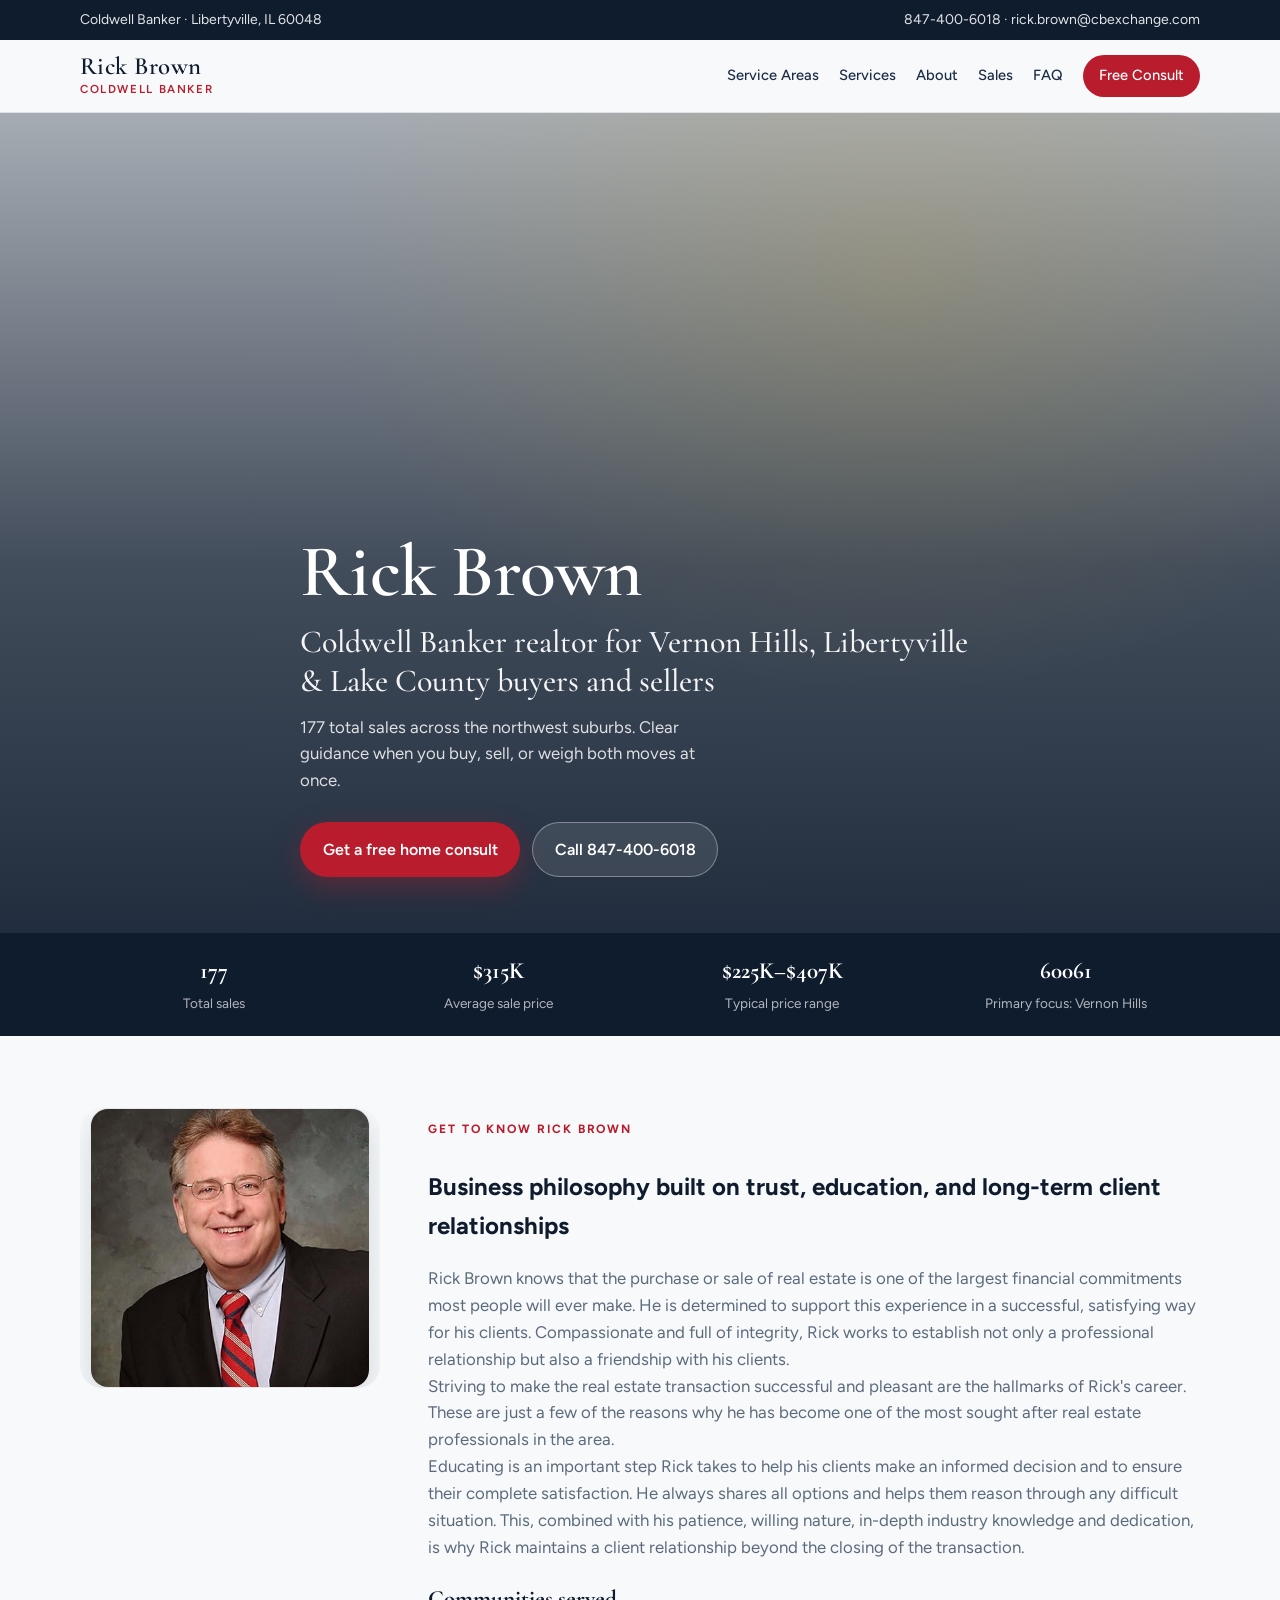
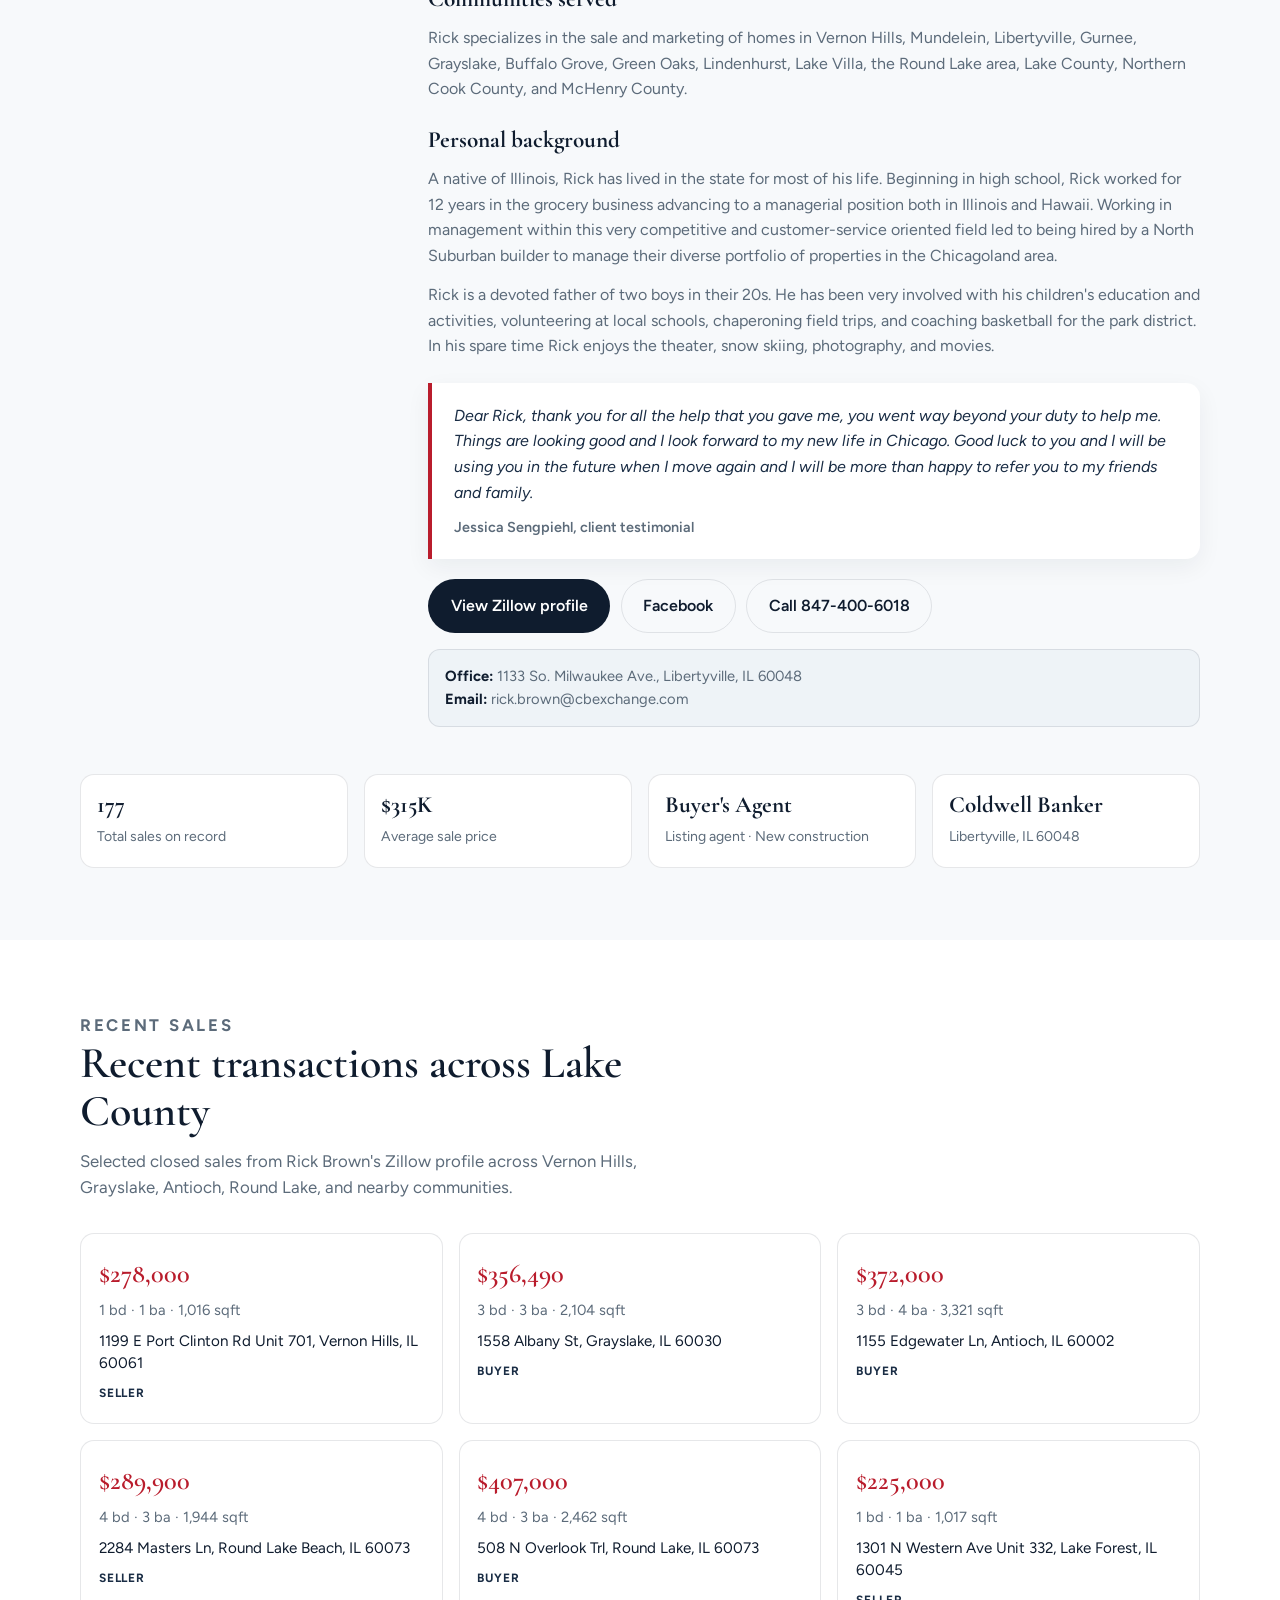
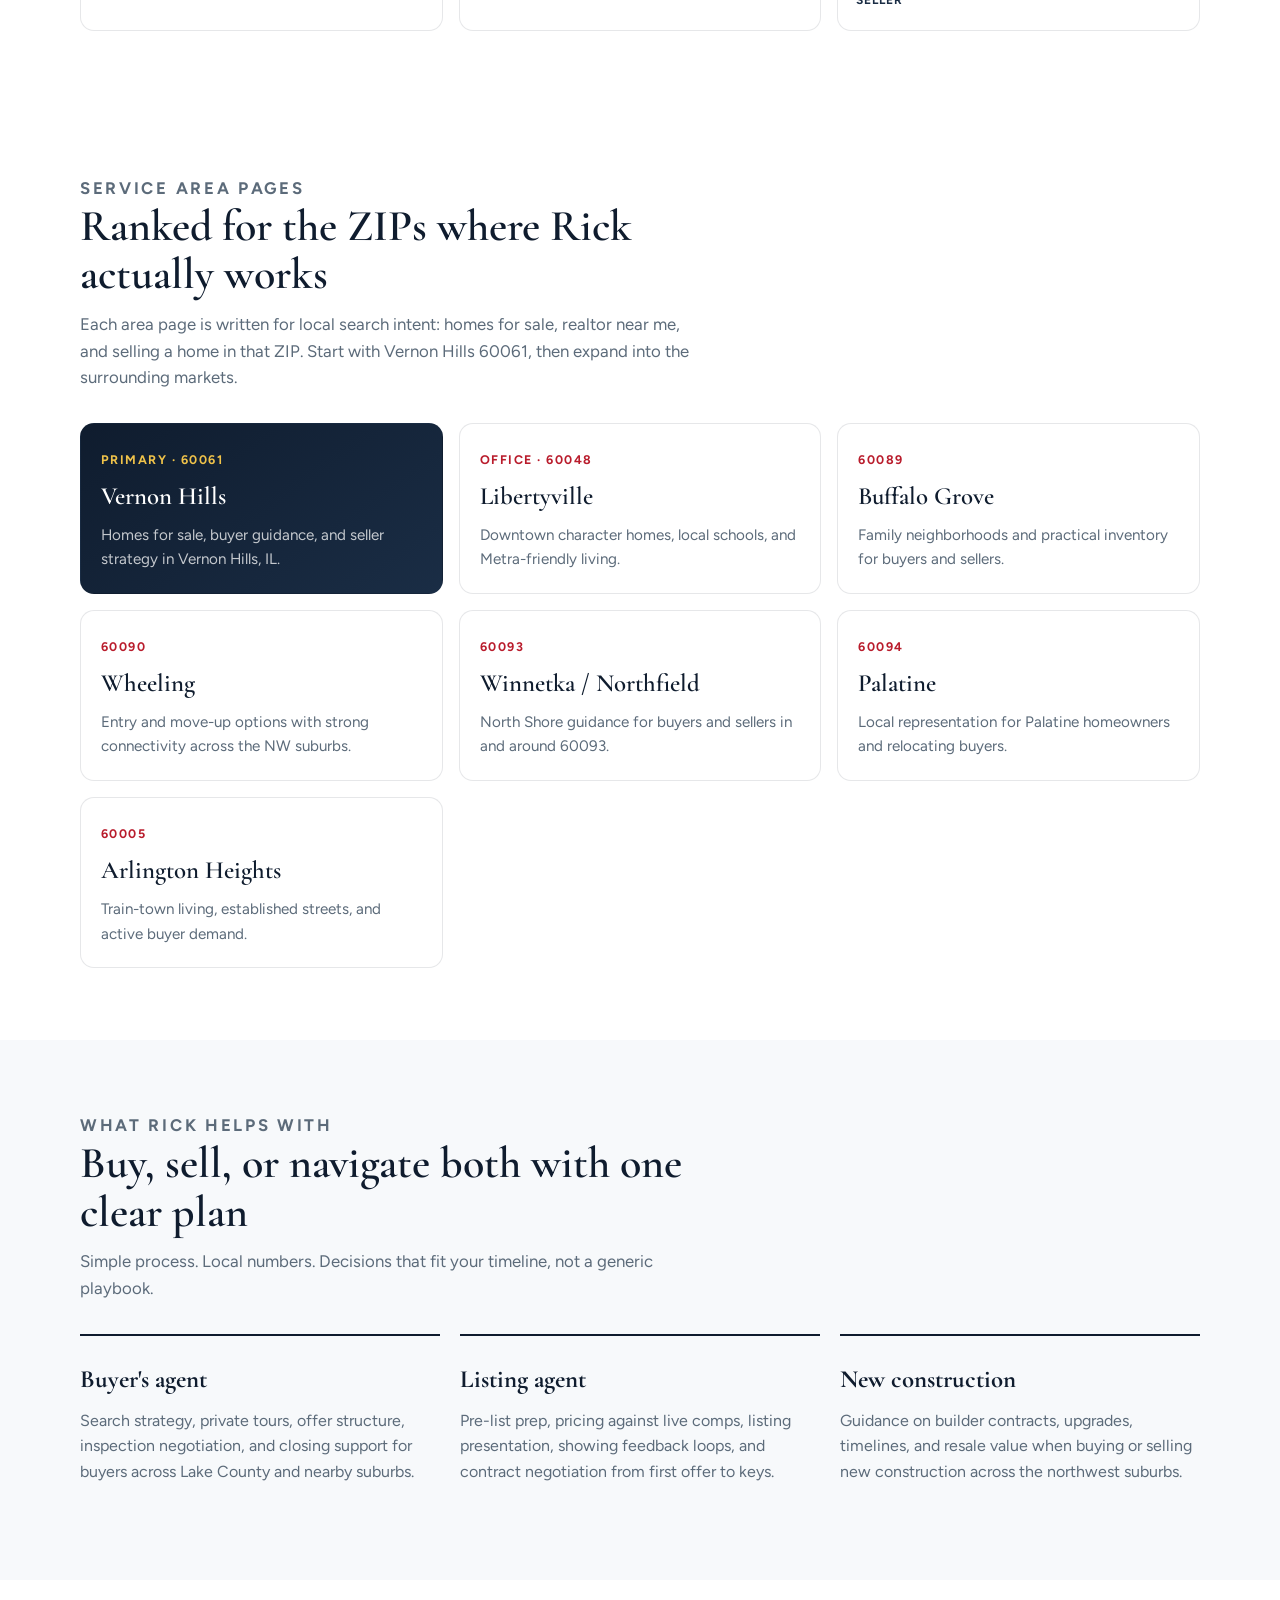
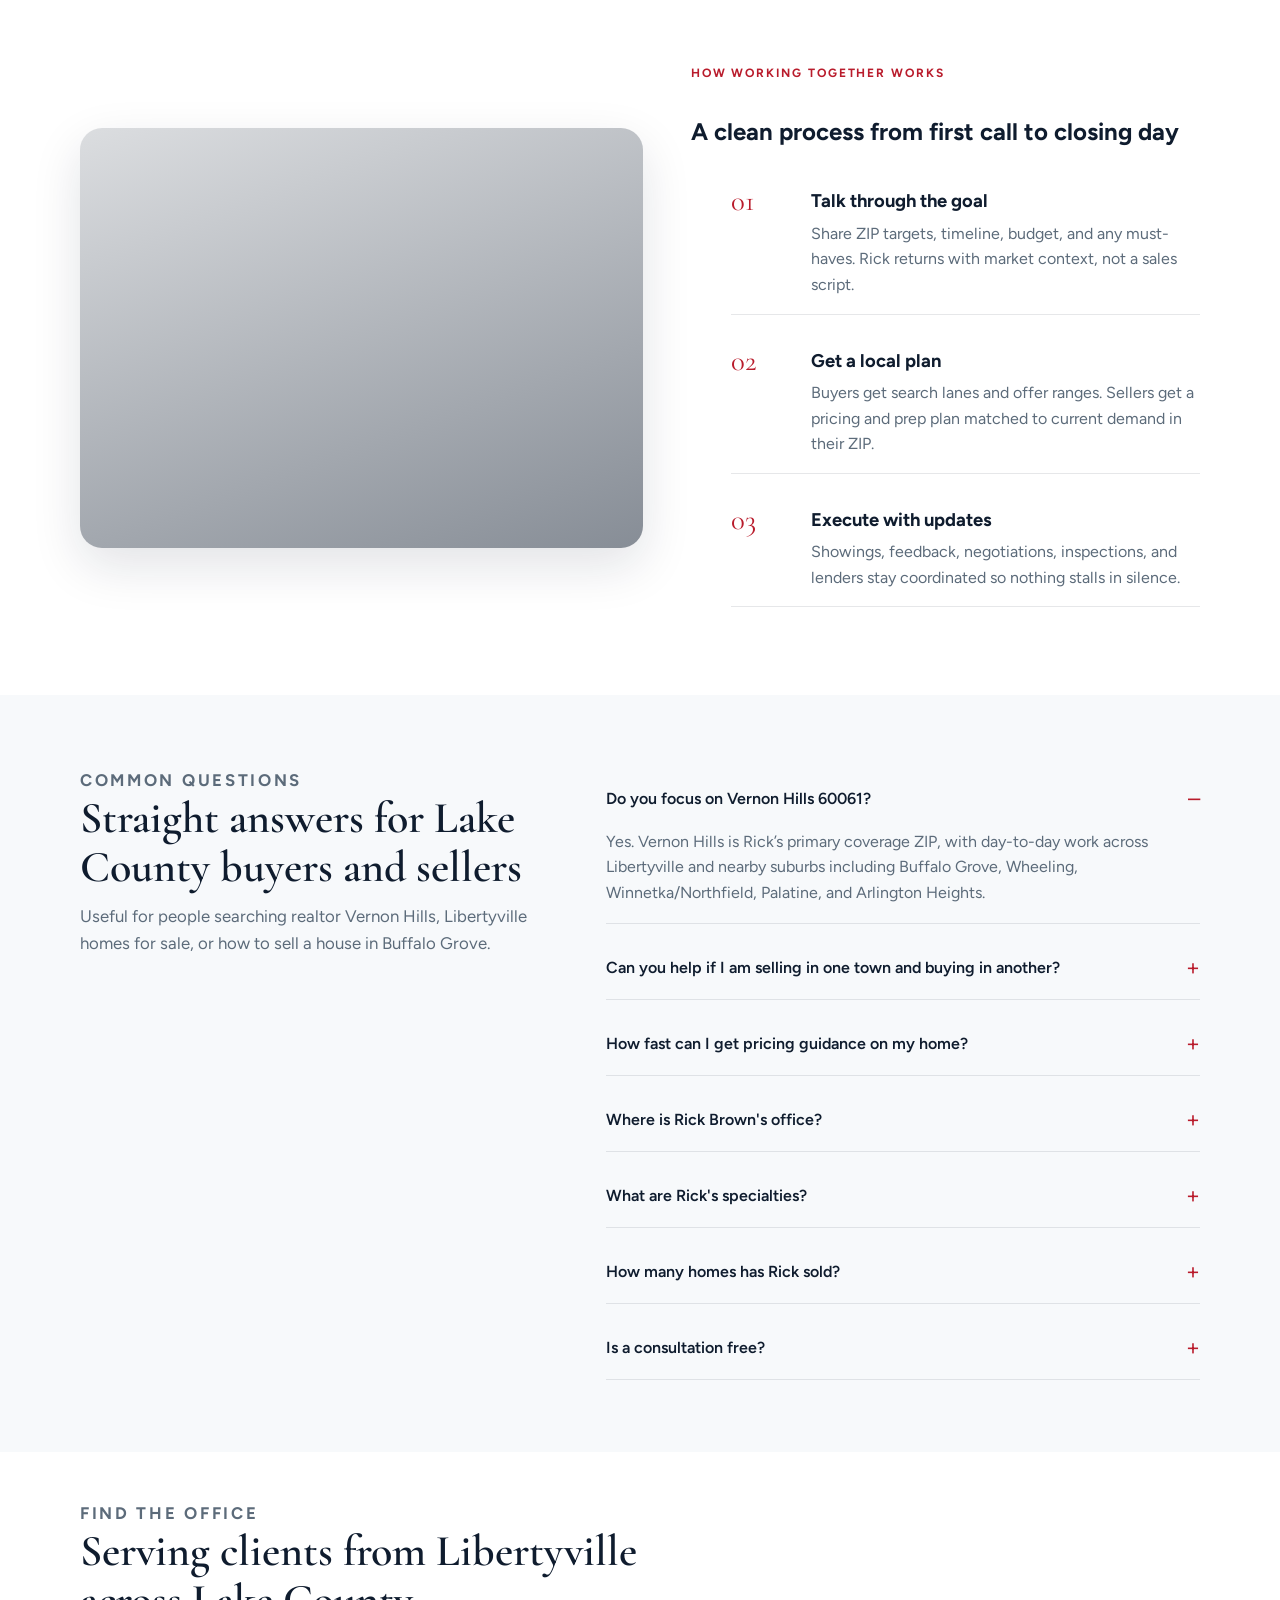
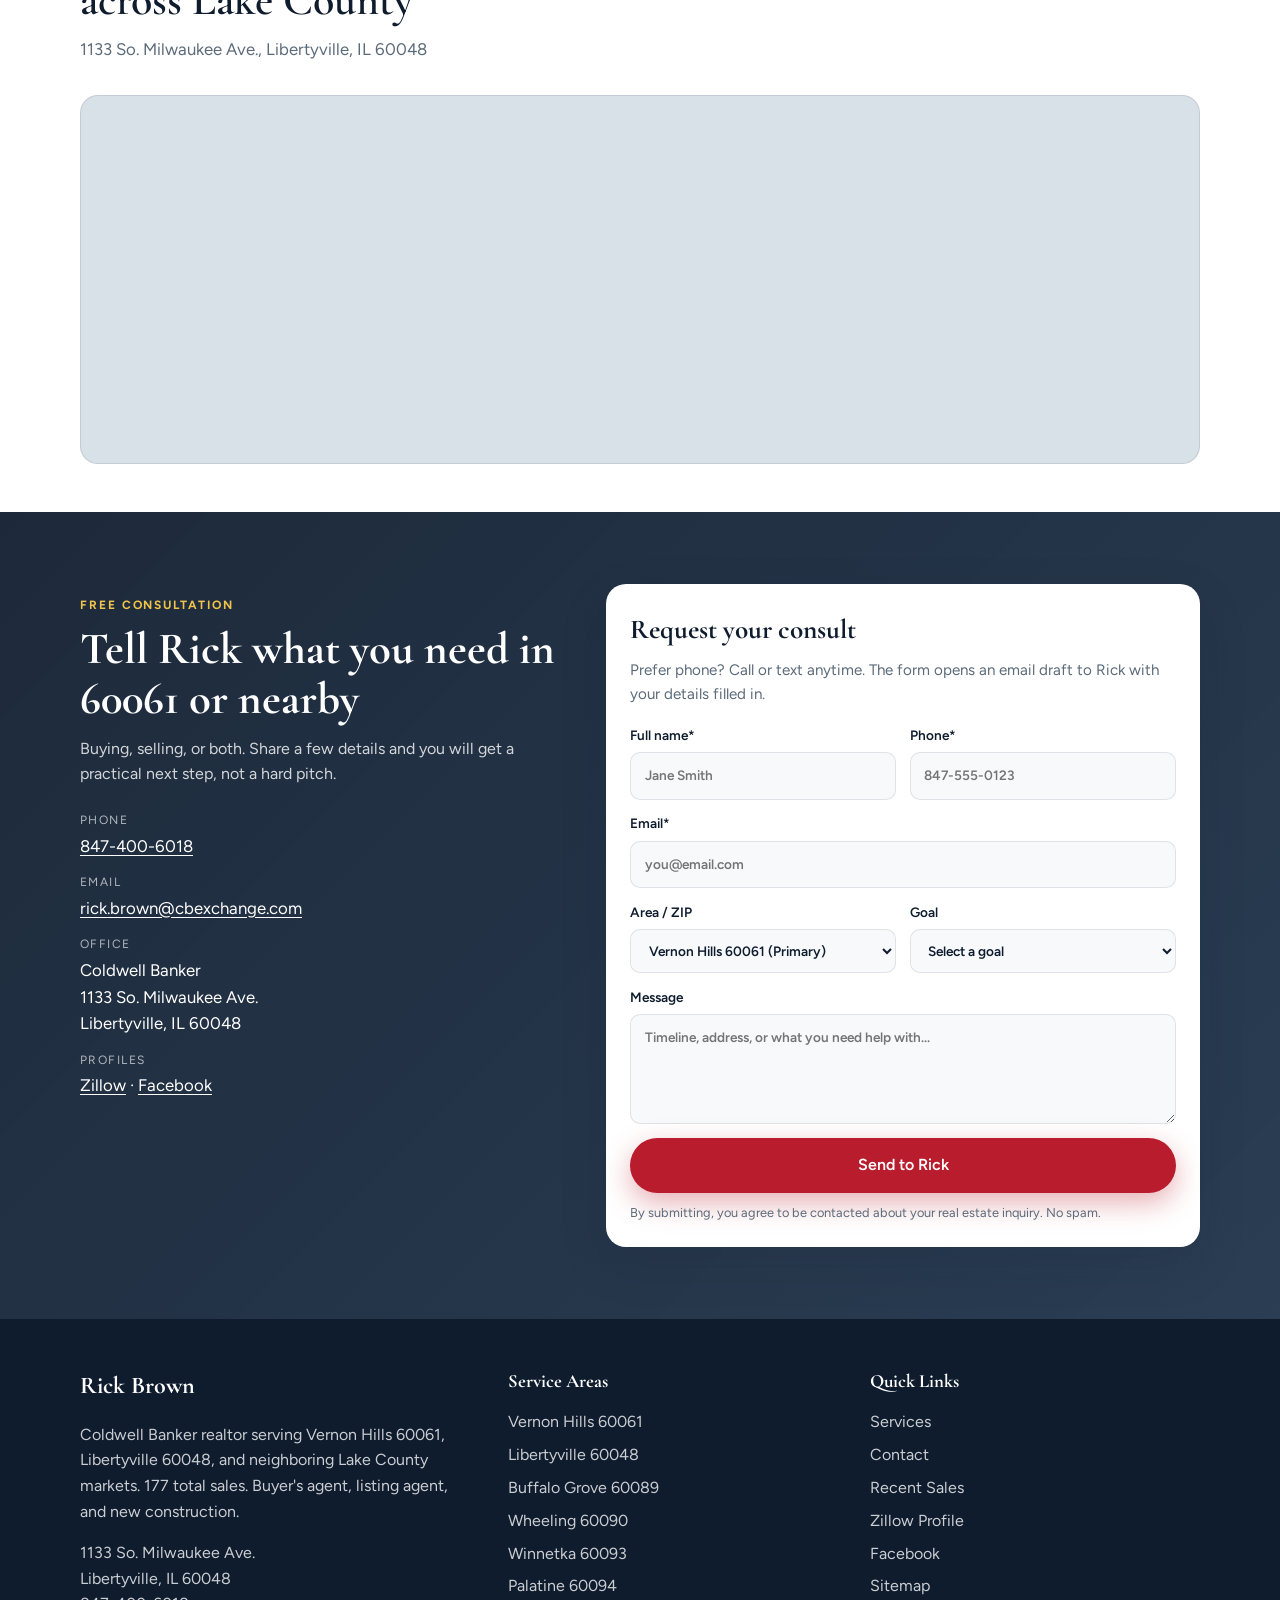
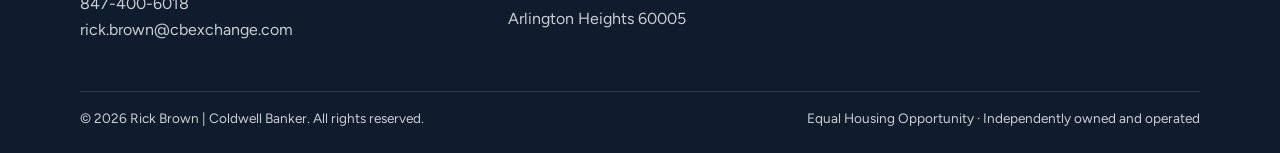
==== index.html @ 9aaaeb88 "Add Rick Brown Coldwell Banker local SEO landing site. Static site with area pages, schema markup, c" ====
<!DOCTYPE html>
<html lang="en-US">
<head>
  <meta charset="UTF-8">
  <meta name="viewport" content="width=device-width, initial-scale=1">
  <title>Rick Brown | Coldwell Banker Realtor in Libertyville & Vernon Hills IL</title>
  <meta name="description" content="Rick Brown, Coldwell Banker realtor in Libertyville IL. 177 total sales, $225K-$407K range, buyer's agent, listing agent & new construction. Call 847-400-6018.">
  <meta name="robots" content="index, follow, max-image-preview:large, max-snippet:-1, max-video-preview:-1">
  <meta name="geo.region" content="US-IL">
  <meta name="geo.placename" content="Libertyville, Illinois">
  <meta name="geo.position" content="42.2831;-87.9531">
  <meta name="ICBM" content="42.2831, -87.9531">
  <link rel="canonical" href="https://rickbrownhomes.com/">
  <link rel="alternate" hreflang="en-us" href="https://rickbrownhomes.com/">

  <meta property="og:type" content="website">
  <meta property="og:locale" content="en_US">
  <meta property="og:site_name" content="Rick Brown | Coldwell Banker">
  <meta property="og:title" content="Rick Brown | Coldwell Banker Realtor in Libertyville & Vernon Hills IL">
  <meta property="og:description" content="177 total sales across Lake County. Buyer's agent, listing agent, and new construction specialist based in Libertyville, IL.">
  <meta property="og:url" content="https://rickbrownhomes.com/">
  <meta property="og:image" content="https://rickbrownhomes.com/images/rick-brown-720.jpg">

  <meta name="twitter:card" content="summary_large_image">
  <meta name="twitter:title" content="Rick Brown | Coldwell Banker — Libertyville IL">
  <meta name="twitter:description" content="Work with Rick Brown for buying or selling in Vernon Hills, Libertyville, and Lake County. 847-400-6018.">

  <link rel="preconnect" href="https://fonts.googleapis.com">
  <link rel="preconnect" href="https://fonts.gstatic.com" crossorigin>
  <link href="https://fonts.googleapis.com/css2?family=Cormorant+Garamond:wght@500;600;700&family=Figtree:wght@400;500;600;700&display=swap" rel="stylesheet">
  <link rel="stylesheet" href="css/styles.css">

  <script type="application/ld+json">
  {
    "@context": "https://schema.org",
    "@graph": [
      {
        "@type": "RealEstateAgent",
        "@id": "https://rickbrownhomes.com/#business",
        "name": "Rick Brown | Coldwell Banker",
        "alternateName": "Rick Brown Realtor",
        "url": "https://rickbrownhomes.com/",
        "image": "https://rickbrownhomes.com/images/rick-brown-720.jpg",
        "telephone": "+18474006018",
        "email": "rick.brown@cbexchange.com",
        "priceRange": "$225000-$407000",
        "address": {
          "@type": "PostalAddress",
          "streetAddress": "1133 So. Milwaukee Ave.",
          "addressLocality": "Libertyville",
          "addressRegion": "IL",
          "postalCode": "60048",
          "addressCountry": "US"
        },
        "geo": {
          "@type": "GeoCoordinates",
          "latitude": 42.2831,
          "longitude": -87.9531
        },
        "hasMap": "https://www.google.com/maps/search/?api=1&query=1133+S+Milwaukee+Ave+Libertyville+IL+60048",
        "areaServed": [
          {"@type": "PostalCode", "name": "60061", "description": "Vernon Hills, IL"},
          {"@type": "PostalCode", "name": "60048", "description": "Libertyville, IL"},
          {"@type": "PostalCode", "name": "60089", "description": "Buffalo Grove, IL"},
          {"@type": "PostalCode", "name": "60090", "description": "Wheeling, IL"},
          {"@type": "PostalCode", "name": "60093", "description": "Winnetka / Northfield, IL"},
          {"@type": "PostalCode", "name": "60094", "description": "Palatine, IL"},
          {"@type": "PostalCode", "name": "60005", "description": "Arlington Heights, IL"},
          {"@type": "AdministrativeArea", "name": "Lake County, Illinois"},
          {"@type": "City", "name": "Vernon Hills"},
          {"@type": "City", "name": "Libertyville"}
        ],
        "openingHoursSpecification": [
          {
            "@type": "OpeningHoursSpecification",
            "dayOfWeek": ["Monday","Tuesday","Wednesday","Thursday","Friday"],
            "opens": "09:00",
            "closes": "19:00"
          },
          {
            "@type": "OpeningHoursSpecification",
            "dayOfWeek": ["Saturday","Sunday"],
            "opens": "10:00",
            "closes": "16:00"
          }
        ],
        "sameAs": [
          "https://www.zillow.com/profile/user8984945",
          "https://www.facebook.com/rick.brown.925602"
        ],
        "memberOf": {
          "@type": "Organization",
          "name": "Coldwell Banker"
        },
        "knowsAbout": [
          "Buyer's agent representation",
          "Listing agent services",
          "New construction homes",
          "Vernon Hills real estate",
          "Libertyville homes for sale",
          "Lake County IL real estate"
        ],
        "description": "Rick Brown is a Coldwell Banker realtor in Libertyville, IL with 177 total sales, specialties in buyer representation, listings, and new construction across Lake County."
      },
      {
        "@type": "Person",
        "@id": "https://rickbrownhomes.com/#rick",
        "name": "Rick Brown",
        "jobTitle": "Real Estate Agent",
        "image": "https://rickbrownhomes.com/images/rick-brown-720.jpg",
        "telephone": "+18474006018",
        "email": "rick.brown@cbexchange.com",
        "worksFor": {"@id": "https://rickbrownhomes.com/#business"},
        "url": "https://rickbrownhomes.com/",
        "sameAs": [
          "https://www.zillow.com/profile/user8984945",
          "https://www.facebook.com/rick.brown.925602"
        ],
        "description": "Coldwell Banker realtor specializing in buyer representation, listings, and new construction across Vernon Hills, Libertyville, and Lake County, Illinois.",
        "address": {
          "@type": "PostalAddress",
          "streetAddress": "1133 So. Milwaukee Ave.",
          "addressLocality": "Libertyville",
          "addressRegion": "IL",
          "postalCode": "60048",
          "addressCountry": "US"
        }
      },
      {
        "@type": "WebSite",
        "@id": "https://rickbrownhomes.com/#website",
        "url": "https://rickbrownhomes.com/",
        "name": "Rick Brown | Coldwell Banker",
        "publisher": {"@id": "https://rickbrownhomes.com/#business"},
        "inLanguage": "en-US"
      },
      {
        "@type": "WebPage",
        "@id": "https://rickbrownhomes.com/#webpage",
        "url": "https://rickbrownhomes.com/",
        "name": "Rick Brown | Coldwell Banker Realtor in Libertyville & Vernon Hills IL",
        "isPartOf": {"@id": "https://rickbrownhomes.com/#website"},
        "about": {"@id": "https://rickbrownhomes.com/#business"},
        "description": "Coldwell Banker realtor helping buyers and sellers in Vernon Hills, Libertyville, and surrounding Lake County communities.",
        "inLanguage": "en-US"
      },
      {
        "@type": "BreadcrumbList",
        "itemListElement": [{
          "@type": "ListItem",
          "position": 1,
          "name": "Home",
          "item": "https://rickbrownhomes.com/"
        }]
      },
      {
        "@type": "Service",
        "name": "Buyer Representation",
        "provider": {"@id": "https://rickbrownhomes.com/#business"},
        "areaServed": ["Vernon Hills", "Libertyville", "Buffalo Grove", "Wheeling", "Winnetka", "Palatine", "Arlington Heights"],
        "description": "Guided home search, offer strategy, and closing support for buyers across Lake County and nearby suburbs."
      },
      {
        "@type": "Service",
        "name": "Home Selling Representation",
        "provider": {"@id": "https://rickbrownhomes.com/#business"},
        "areaServed": ["Vernon Hills IL 60061", "Libertyville IL 60048"],
        "description": "Pricing strategy, marketing, and negotiation support for homeowners ready to sell."
      }
    ]
  }
  </script>
</head>
<body>
  <a class="skip-link" href="#main" style="position:absolute;left:-9999px">Skip to content</a>

  <div class="topbar">
    <div class="container">
      <span>Coldwell Banker · Libertyville, IL 60048</span>
      <span>
        <a href="tel:+18474006018">847-400-6018</a>
        ·
        <a href="mailto:rick.brown@cbexchange.com">rick.brown@cbexchange.com</a>
      </span>
    </div>
  </div>

  <header class="site-header">
    <div class="container">
      <a class="brand" href="/" aria-label="Rick Brown Coldwell Banker home">
        <span class="brand-name">Rick Brown</span>
        <span class="brand-tag">Coldwell Banker</span>
      </a>
      <button class="nav-toggle" type="button" aria-label="Open menu" aria-expanded="false">☰</button>
      <nav class="nav" aria-label="Primary">
        <a href="#areas">Service Areas</a>
        <a href="#services">Services</a>
        <a href="#about">About</a>
        <a href="#sales">Sales</a>
        <a href="#faq">FAQ</a>
        <a class="nav-cta" href="#contact">Free Consult</a>
      </nav>
    </div>
  </header>

  <main id="main">
    <section class="hero" aria-label="Hero">
      <div class="container hero-inner">
        <p class="hero-brand">Rick Brown</p>
        <h1>Coldwell Banker realtor for Vernon Hills, Libertyville &amp; Lake County buyers and sellers</h1>
        <p class="hero-lead">177 total sales across the northwest suburbs. Clear guidance when you buy, sell, or weigh both moves at once.</p>
        <div class="hero-actions">
          <a class="btn btn-primary" href="#contact">Get a free home consult</a>
          <a class="btn btn-ghost" href="tel:+18474006018">Call 847-400-6018</a>
        </div>
      </div>
    </section>

    <div class="trust">
      <div class="container">
        <ul class="trust-list">
          <li><strong>177</strong><span>Total sales</span></li>
          <li><strong>$315K</strong><span>Average sale price</span></li>
          <li><strong>$225K–$407K</strong><span>Typical price range</span></li>
          <li><strong>60061</strong><span>Primary focus: Vernon Hills</span></li>
        </ul>
      </div>
    </div>

    <section class="section" id="about">
      <div class="container split about-split">
        <div class="split-visual photo-frame">
          <img
            class="agent-portrait-clean"
            src="images/rick-brown-600.jpg"
            srcset="images/rick-brown-400.jpg 400w, images/rick-brown-600.jpg 600w, images/rick-brown-720.jpg 720w"
            sizes="280px"
            alt="Rick Brown, Coldwell Banker realtor in Libertyville, Illinois"
            width="280"
            height="280"
            loading="eager"
            decoding="async">
        </div>
        <div>
          <p class="eyebrow">Get to know Rick Brown</p>
          <h2>Business philosophy built on trust, education, and long-term client relationships</h2>
          <p class="lede">Rick Brown knows that the purchase or sale of real estate is one of the largest financial commitments most people will ever make. He is determined to support this experience in a successful, satisfying way for his clients. Compassionate and full of integrity, Rick works to establish not only a professional relationship but also a friendship with his clients.</p>
          <p class="lede">Striving to make the real estate transaction successful and pleasant are the hallmarks of Rick's career. These are just a few of the reasons why he has become one of the most sought after real estate professionals in the area.</p>
          <p class="lede">Educating is an important step Rick takes to help his clients make an informed decision and to ensure their complete satisfaction. He always shares all options and helps them reason through any difficult situation. This, combined with his patience, willing nature, in-depth industry knowledge and dedication, is why Rick maintains a client relationship beyond the closing of the transaction.</p>

          <div class="about-block">
            <h3>Communities served</h3>
            <p>Rick specializes in the sale and marketing of homes in Vernon Hills, Mundelein, Libertyville, Gurnee, Grayslake, Buffalo Grove, Green Oaks, Lindenhurst, Lake Villa, the Round Lake area, Lake County, Northern Cook County, and McHenry County.</p>
          </div>

          <div class="about-block">
            <h3>Personal background</h3>
            <p>A native of Illinois, Rick has lived in the state for most of his life. Beginning in high school, Rick worked for 12 years in the grocery business advancing to a managerial position both in Illinois and Hawaii. Working in management within this very competitive and customer-service oriented field led to being hired by a North Suburban builder to manage their diverse portfolio of properties in the Chicagoland area.</p>
            <p>Rick is a devoted father of two boys in their 20s. He has been very involved with his children's education and activities, volunteering at local schools, chaperoning field trips, and coaching basketball for the park district. In his spare time Rick enjoys the theater, snow skiing, photography, and movies.</p>
          </div>

          <blockquote class="testimonial">
            <p>Dear Rick, thank you for all the help that you gave me, you went way beyond your duty to help me. Things are looking good and I look forward to my new life in Chicago. Good luck to you and I will be using you in the future when I move again and I will be more than happy to refer you to my friends and family.</p>
            <cite>Jessica Sengpiehl, client testimonial</cite>
          </blockquote>

          <div class="profile-links">
            <a class="btn btn-dark" href="https://www.zillow.com/profile/user8984945" target="_blank" rel="noopener noreferrer">View Zillow profile</a>
            <a class="btn btn-outline" href="https://www.facebook.com/rick.brown.925602" target="_blank" rel="noopener noreferrer">Facebook</a>
            <a class="btn btn-outline" href="tel:+18474006018">Call 847-400-6018</a>
          </div>

          <p class="office-note">
            <strong>Office:</strong> 1133 So. Milwaukee Ave., Libertyville, IL 60048<br>
            <strong>Email:</strong> rick.brown@cbexchange.com
          </p>
        </div>
      </div>

      <div class="container">
        <div class="credentials">
          <div class="credential">
            <strong>177</strong>
            <span>Total sales on record</span>
          </div>
          <div class="credential">
            <strong>$315K</strong>
            <span>Average sale price</span>
          </div>
          <div class="credential">
            <strong>Buyer's Agent</strong>
            <span>Listing agent · New construction</span>
          </div>
          <div class="credential">
            <strong>Coldwell Banker</strong>
            <span>Libertyville, IL 60048</span>
          </div>
        </div>
      </div>
    </section>

    <section class="section" id="sales" style="background:#fff">
      <div class="container">
        <div class="section-head">
          <p class="eyebrow">Recent sales</p>
          <h2>Recent transactions across Lake County</h2>
          <p>Selected closed sales from Rick Brown's Zillow profile across Vernon Hills, Grayslake, Antioch, Round Lake, and nearby communities.</p>
        </div>
        <div class="sales-grid">
          <article class="sale-card">
            <p class="price">$278,000</p>
            <p class="meta">1 bd · 1 ba · 1,016 sqft</p>
            <p class="address">1199 E Port Clinton Rd Unit 701, Vernon Hills, IL 60061</p>
            <span class="role">Seller</span>
          </article>
          <article class="sale-card">
            <p class="price">$356,490</p>
            <p class="meta">3 bd · 3 ba · 2,104 sqft</p>
            <p class="address">1558 Albany St, Grayslake, IL 60030</p>
            <span class="role">Buyer</span>
          </article>
          <article class="sale-card">
            <p class="price">$372,000</p>
            <p class="meta">3 bd · 4 ba · 3,321 sqft</p>
            <p class="address">1155 Edgewater Ln, Antioch, IL 60002</p>
            <span class="role">Buyer</span>
          </article>
          <article class="sale-card">
            <p class="price">$289,900</p>
            <p class="meta">4 bd · 3 ba · 1,944 sqft</p>
            <p class="address">2284 Masters Ln, Round Lake Beach, IL 60073</p>
            <span class="role">Seller</span>
          </article>
          <article class="sale-card">
            <p class="price">$407,000</p>
            <p class="meta">4 bd · 3 ba · 2,462 sqft</p>
            <p class="address">508 N Overlook Trl, Round Lake, IL 60073</p>
            <span class="role">Buyer</span>
          </article>
          <article class="sale-card">
            <p class="price">$225,000</p>
            <p class="meta">1 bd · 1 ba · 1,017 sqft</p>
            <p class="address">1301 N Western Ave Unit 332, Lake Forest, IL 60045</p>
            <span class="role">Seller</span>
          </article>
        </div>
      </div>
    </section>

    <section class="section" id="areas" style="background:#fff">
      <div class="container">
        <div class="section-head">
          <p class="eyebrow">Service area pages</p>
          <h2>Ranked for the ZIPs where Rick actually works</h2>
          <p>Each area page is written for local search intent: homes for sale, realtor near me, and selling a home in that ZIP. Start with Vernon Hills 60061, then expand into the surrounding markets.</p>
        </div>
        <div class="area-grid">
          <a class="area-link primary" href="areas/vernon-hills-60061.html">
            <span class="zip">Primary · 60061</span>
            <h3>Vernon Hills</h3>
            <p>Homes for sale, buyer guidance, and seller strategy in Vernon Hills, IL.</p>
          </a>
          <a class="area-link" href="areas/libertyville-60048.html">
            <span class="zip">Office · 60048</span>
            <h3>Libertyville</h3>
            <p>Downtown character homes, local schools, and Metra-friendly living.</p>
          </a>
          <a class="area-link" href="areas/buffalo-grove-60089.html">
            <span class="zip">60089</span>
            <h3>Buffalo Grove</h3>
            <p>Family neighborhoods and practical inventory for buyers and sellers.</p>
          </a>
          <a class="area-link" href="areas/wheeling-60090.html">
            <span class="zip">60090</span>
            <h3>Wheeling</h3>
            <p>Entry and move-up options with strong connectivity across the NW suburbs.</p>
          </a>
          <a class="area-link" href="areas/winnetka-60093.html">
            <span class="zip">60093</span>
            <h3>Winnetka / Northfield</h3>
            <p>North Shore guidance for buyers and sellers in and around 60093.</p>
          </a>
          <a class="area-link" href="areas/palatine-60094.html">
            <span class="zip">60094</span>
            <h3>Palatine</h3>
            <p>Local representation for Palatine homeowners and relocating buyers.</p>
          </a>
          <a class="area-link" href="areas/arlington-heights-60005.html">
            <span class="zip">60005</span>
            <h3>Arlington Heights</h3>
            <p>Train-town living, established streets, and active buyer demand.</p>
          </a>
        </div>
      </div>
    </section>

    <section class="section" id="services">
      <div class="container">
        <div class="section-head">
          <p class="eyebrow">What Rick helps with</p>
          <h2>Buy, sell, or navigate both with one clear plan</h2>
          <p>Simple process. Local numbers. Decisions that fit your timeline, not a generic playbook.</p>
        </div>
        <div class="service-row">
          <article class="service">
            <h3>Buyer's agent</h3>
            <p>Search strategy, private tours, offer structure, inspection negotiation, and closing support for buyers across Lake County and nearby suburbs.</p>
          </article>
          <article class="service">
            <h3>Listing agent</h3>
            <p>Pre-list prep, pricing against live comps, listing presentation, showing feedback loops, and contract negotiation from first offer to keys.</p>
          </article>
          <article class="service">
            <h3>New construction</h3>
            <p>Guidance on builder contracts, upgrades, timelines, and resale value when buying or selling new construction across the northwest suburbs.</p>
          </article>
        </div>
      </div>
    </section>

    <section class="section" style="background:#fff">
      <div class="container split">
        <div class="split-visual alt" role="img" aria-label="Modern kitchen interior"></div>
        <div>
          <p class="eyebrow">How working together works</p>
          <h2>A clean process from first call to closing day</h2>
          <ol class="process">
            <li>
              <div>
                <h3>Talk through the goal</h3>
                <p>Share ZIP targets, timeline, budget, and any must-haves. Rick returns with market context, not a sales script.</p>
              </div>
            </li>
            <li>
              <div>
                <h3>Get a local plan</h3>
                <p>Buyers get search lanes and offer ranges. Sellers get a pricing and prep plan matched to current demand in their ZIP.</p>
              </div>
            </li>
            <li>
              <div>
                <h3>Execute with updates</h3>
                <p>Showings, feedback, negotiations, inspections, and lenders stay coordinated so nothing stalls in silence.</p>
              </div>
            </li>
          </ol>
        </div>
      </div>
    </section>

    <section class="section" id="faq">
      <div class="container faq-layout">
        <div class="section-head" style="margin:0">
          <p class="eyebrow">Common questions</p>
          <h2>Straight answers for Lake County buyers and sellers</h2>
          <p>Useful for people searching realtor Vernon Hills, Libertyville homes for sale, or how to sell a house in Buffalo Grove.</p>
        </div>
        <div class="faq">
          <details open>
            <summary>Do you focus on Vernon Hills 60061?</summary>
            <p>Yes. Vernon Hills is Rick’s primary coverage ZIP, with day-to-day work across Libertyville and nearby suburbs including Buffalo Grove, Wheeling, Winnetka/Northfield, Palatine, and Arlington Heights.</p>
          </details>
          <details>
            <summary>Can you help if I am selling in one town and buying in another?</summary>
            <p>Absolutely. Many clients sell in one ZIP and buy in another. Rick builds a timeline that accounts for contingencies, equity, and temporary housing if needed.</p>
          </details>
          <details>
            <summary>How fast can I get pricing guidance on my home?</summary>
            <p>Call or text 847-400-6018. Rick typically starts with your ZIP, property type, and condition, then follows with comps and a recommended listing range.</p>
          </details>
          <details>
            <summary>Where is Rick Brown's office?</summary>
            <p>1133 So. Milwaukee Ave., Libertyville, IL 60048. Appointments are available in-office, on-site at the property, or by phone at 847-400-6018.</p>
          </details>
          <details>
            <summary>What are Rick's specialties?</summary>
            <p>Rick is a Coldwell Banker agent specializing as a buyer's agent, listing agent, and new construction representative across Lake County and nearby suburbs.</p>
          </details>
          <details>
            <summary>How many homes has Rick sold?</summary>
            <p>Rick Brown has 177 total sales on record with a typical price range of $225K to $407K and an average sale price of $315K, according to his Zillow profile.</p>
          </details>
          <details>
            <summary>Is a consultation free?</summary>
            <p>Yes. The first consult is free and no-pressure. You leave with a clearer next step whether you are buying, selling, or both.</p>
          </details>
        </div>
      </div>
    </section>

    <section class="section section-tight" style="background:#fff">
      <div class="container">
        <div class="section-head">
          <p class="eyebrow">Find the office</p>
          <h2>Serving clients from Libertyville across Lake County</h2>
          <p>1133 So. Milwaukee Ave., Libertyville, IL 60048</p>
        </div>
        <div class="map-wrap">
          <iframe
            title="Map of Rick Brown Coldwell Banker office at 1133 S Milwaukee Ave Libertyville IL"
            loading="lazy"
            referrerpolicy="no-referrer-when-downgrade"
            src="https://www.google.com/maps?q=1133+S+Milwaukee+Ave,+Libertyville,+IL+60048&output=embed">
          </iframe>
        </div>
      </div>
    </section>

    <section class="section contact-band" id="contact">
      <div class="container contact-grid">
        <div class="contact-copy">
          <p class="eyebrow" style="color:#f0c34a">Free consultation</p>
          <h2 style="font-family:var(--font-display);font-size:clamp(2rem,4vw,2.8rem);margin:0 0 .75rem;line-height:1.1">Tell Rick what you need in 60061 or nearby</h2>
          <p style="margin:0;color:rgba(255,255,255,.8)">Buying, selling, or both. Share a few details and you will get a practical next step, not a hard pitch.</p>
          <dl class="contact-meta">
            <div>
              <dt>Phone</dt>
              <dd><a href="tel:+18474006018">847-400-6018</a></dd>
            </div>
            <div>
              <dt>Email</dt>
              <dd><a href="mailto:rick.brown@cbexchange.com">rick.brown@cbexchange.com</a></dd>
            </div>
            <div>
              <dt>Office</dt>
              <dd>Coldwell Banker<br>1133 So. Milwaukee Ave.<br>Libertyville, IL 60048</dd>
            </div>
            <div>
              <dt>Profiles</dt>
              <dd>
                <a href="https://www.zillow.com/profile/user8984945" target="_blank" rel="noopener noreferrer">Zillow</a>
                ·
                <a href="https://www.facebook.com/rick.brown.925602" target="_blank" rel="noopener noreferrer">Facebook</a>
              </dd>
            </div>
          </dl>
        </div>

        <div class="form-panel">
          <h3>Request your consult</h3>
          <p>Prefer phone? Call or text anytime. The form opens an email draft to Rick with your details filled in.</p>
          <form id="lead-form" novalidate>
            <div class="form-grid">
              <label>
                Full name*
                <input type="text" name="name" autocomplete="name" required placeholder="Jane Smith">
              </label>
              <label>
                Phone*
                <input type="tel" name="phone" autocomplete="tel" required placeholder="847-555-0123">
              </label>
              <label class="full">
                Email*
                <input type="email" name="email" autocomplete="email" required placeholder="you@email.com">
              </label>
              <label>
                Area / ZIP
                <select name="area" id="area">
                  <option value="">Select an area</option>
                  <option value="Vernon Hills 60061" selected>Vernon Hills 60061 (Primary)</option>
                  <option value="Libertyville 60048">Libertyville 60048</option>
                  <option value="Buffalo Grove 60089">Buffalo Grove 60089</option>
                  <option value="Wheeling 60090">Wheeling 60090</option>
                  <option value="Winnetka / Northfield 60093">Winnetka / Northfield 60093</option>
                  <option value="Palatine 60094">Palatine 60094</option>
                  <option value="Arlington Heights 60005">Arlington Heights 60005</option>
                  <option value="Other Lake County">Other Lake County</option>
                </select>
              </label>
              <label>
                Goal
                <select name="goal">
                  <option value="">Select a goal</option>
                  <option value="Buying">Buying</option>
                  <option value="Selling">Selling</option>
                  <option value="Buying and Selling">Buying and Selling</option>
                  <option value="Home value check">Home value check</option>
                </select>
              </label>
              <label class="full">
                Message
                <textarea name="message" placeholder="Timeline, address, or what you need help with..."></textarea>
              </label>
              <div class="full">
                <button class="btn btn-primary" type="submit" style="width:100%">Send to Rick</button>
                <p class="form-note">By submitting, you agree to be contacted about your real estate inquiry. No spam.</p>
                <div id="form-status" class="form-status" role="status" aria-live="polite"></div>
              </div>
            </div>
          </form>
        </div>
      </div>
    </section>
  </main>

  <footer class="site-footer">
    <div class="container footer-grid">
      <div>
        <h2>Rick Brown</h2>
        <p>Coldwell Banker realtor serving Vernon Hills 60061, Libertyville 60048, and neighboring Lake County markets. 177 total sales. Buyer's agent, listing agent, and new construction.</p>
        <p style="margin-top:1rem">
          1133 So. Milwaukee Ave.<br>
          Libertyville, IL 60048<br>
          <a href="tel:+18474006018">847-400-6018</a><br>
          <a href="mailto:rick.brown@cbexchange.com">rick.brown@cbexchange.com</a>
        </p>
      </div>
      <div>
        <h3>Service Areas</h3>
        <ul>
          <li><a href="areas/vernon-hills-60061.html">Vernon Hills 60061</a></li>
          <li><a href="areas/libertyville-60048.html">Libertyville 60048</a></li>
          <li><a href="areas/buffalo-grove-60089.html">Buffalo Grove 60089</a></li>
          <li><a href="areas/wheeling-60090.html">Wheeling 60090</a></li>
          <li><a href="areas/winnetka-60093.html">Winnetka 60093</a></li>
          <li><a href="areas/palatine-60094.html">Palatine 60094</a></li>
          <li><a href="areas/arlington-heights-60005.html">Arlington Heights 60005</a></li>
        </ul>
      </div>
      <div>
        <h3>Quick Links</h3>
        <ul>
          <li><a href="#services">Services</a></li>
          <li><a href="#contact">Contact</a></li>
          <li><a href="#sales">Recent Sales</a></li>
          <li><a href="https://www.zillow.com/profile/user8984945" target="_blank" rel="noopener noreferrer">Zillow Profile</a></li>
          <li><a href="https://www.facebook.com/rick.brown.925602" target="_blank" rel="noopener noreferrer">Facebook</a></li>
          <li><a href="sitemap.xml">Sitemap</a></li>
        </ul>
      </div>
    </div>
    <div class="container footer-bottom">
      <span>© <span id="year">2026</span> Rick Brown | Coldwell Banker. All rights reserved.</span>
      <span>Equal Housing Opportunity · Independently owned and operated</span>
    </div>
  </footer>

  <script src="js/main.js"></script>
  <script>document.getElementById('year').textContent = new Date().getFullYear();</script>
</body>
</html>
---- css/styles.css ----
/* Rick Brown | Coldwell Banker — Local SEO landing styles */
:root {
  --ink: #0f1c2e;
  --ink-soft: #1a2d45;
  --navy: #152a45;
  --mist: #eef3f7;
  --paper: #f7f9fb;
  --muted: #5c6b7a;
  --line: rgba(15, 28, 46, 0.1);
  --accent: #b91c2c;
  --accent-deep: #8f1422;
  --gold: #c9a227;
  --white: #ffffff;
  --shadow: 0 18px 50px rgba(15, 28, 46, 0.12);
  --radius: 14px;
  --max: 1120px;
  --font-display: "Cormorant Garamond", Georgia, serif;
  --font-body: "Figtree", system-ui, sans-serif;
}

*,
*::before,
*::after {
  box-sizing: border-box;
}

html {
  scroll-behavior: smooth;
}

body {
  margin: 0;
  font-family: var(--font-body);
  color: var(--ink);
  background: var(--paper);
  line-height: 1.6;
  -webkit-font-smoothing: antialiased;
}

img {
  max-width: 100%;
  display: block;
}

a {
  color: inherit;
  text-decoration: none;
}

button,
input,
select,
textarea {
  font: inherit;
}

.container {
  width: min(100% - 2rem, var(--max));
  margin-inline: auto;
}

/* Top bar / NAP */
.topbar {
  background: var(--ink);
  color: rgba(255, 255, 255, 0.88);
  font-size: 0.875rem;
  padding: 0.55rem 0;
}

.topbar .container {
  display: flex;
  flex-wrap: wrap;
  gap: 0.75rem 1.5rem;
  justify-content: space-between;
  align-items: center;
}

.topbar a:hover {
  color: #fff;
}

/* Header */
.site-header {
  position: sticky;
  top: 0;
  z-index: 50;
  background: rgba(247, 249, 251, 0.92);
  backdrop-filter: blur(12px);
  border-bottom: 1px solid var(--line);
}

.site-header .container {
  display: flex;
  align-items: center;
  justify-content: space-between;
  gap: 1rem;
  padding: 0.85rem 0;
}

.brand {
  display: flex;
  flex-direction: column;
  gap: 0.1rem;
}

.brand-name {
  font-family: var(--font-display);
  font-size: 1.55rem;
  font-weight: 600;
  letter-spacing: 0.02em;
  line-height: 1;
}

.brand-tag {
  font-size: 0.72rem;
  letter-spacing: 0.14em;
  text-transform: uppercase;
  color: var(--accent);
  font-weight: 600;
}

.nav {
  display: flex;
  align-items: center;
  gap: 1.25rem;
}

.nav a {
  font-size: 0.92rem;
  color: var(--ink-soft);
  font-weight: 500;
}

.nav a:hover {
  color: var(--accent);
}

.nav-cta {
  background: var(--accent) !important;
  color: #fff !important;
  padding: 0.55rem 1rem;
  border-radius: 999px;
}

.nav-toggle {
  display: none;
  border: 1px solid var(--line);
  background: #fff;
  border-radius: 10px;
  width: 42px;
  height: 42px;
  cursor: pointer;
}

/* Hero — full bleed home background */
.hero {
  position: relative;
  min-height: min(92vh, 820px);
  display: grid;
  align-items: end;
  color: #fff;
  overflow: hidden;
  background:
    linear-gradient(180deg, rgba(15, 28, 46, 0.35) 0%, rgba(15, 28, 46, 0.78) 55%, rgba(15, 28, 46, 0.92) 100%),
    url("https://images.unsplash.com/photo-1564013799919-ab600027ffc6?auto=format&fit=crop&w=2000&q=80")
      center/cover no-repeat;
}

.hero::after {
  content: "";
  position: absolute;
  inset: 0;
  background: radial-gradient(ellipse at 70% 20%, rgba(201, 162, 39, 0.18), transparent 45%);
  pointer-events: none;
  animation: heroGlow 8s ease-in-out infinite alternate;
}

@keyframes heroGlow {
  from { opacity: 0.5; }
  to { opacity: 1; }
}

.hero-inner {
  position: relative;
  z-index: 1;
  padding: 4.5rem 0 3.5rem;
  max-width: 680px;
}

.hero-brand {
  font-family: var(--font-display);
  font-size: clamp(2.8rem, 7vw, 4.6rem);
  font-weight: 600;
  line-height: 0.95;
  margin: 0 0 1rem;
  letter-spacing: -0.01em;
  animation: riseIn 0.9s ease both;
}

.hero h1 {
  font-family: var(--font-display);
  font-size: clamp(1.45rem, 3.2vw, 2rem);
  font-weight: 500;
  margin: 0 0 0.85rem;
  line-height: 1.2;
  color: rgba(255, 255, 255, 0.95);
  animation: riseIn 0.9s ease 0.12s both;
}

.hero-lead {
  margin: 0 0 1.75rem;
  font-size: 1.05rem;
  color: rgba(255, 255, 255, 0.84);
  max-width: 36ch;
  animation: riseIn 0.9s ease 0.22s both;
}

.hero-actions {
  display: flex;
  flex-wrap: wrap;
  gap: 0.75rem;
  animation: riseIn 0.9s ease 0.32s both;
}

@keyframes riseIn {
  from {
    opacity: 0;
    transform: translateY(18px);
  }
  to {
    opacity: 1;
    transform: translateY(0);
  }
}

.btn {
  display: inline-flex;
  align-items: center;
  justify-content: center;
  gap: 0.4rem;
  padding: 0.85rem 1.35rem;
  border-radius: 999px;
  font-weight: 600;
  border: 1px solid transparent;
  cursor: pointer;
  transition: transform 0.2s ease, background 0.2s ease, box-shadow 0.2s ease;
}

.btn:hover {
  transform: translateY(-1px);
}

.btn-primary {
  background: var(--accent);
  color: #fff;
  box-shadow: 0 10px 28px rgba(185, 28, 44, 0.35);
}

.btn-primary:hover {
  background: var(--accent-deep);
}

.btn-ghost {
  background: rgba(255, 255, 255, 0.1);
  border-color: rgba(255, 255, 255, 0.35);
  color: #fff;
  backdrop-filter: blur(6px);
}

.btn-ghost:hover {
  background: rgba(255, 255, 255, 0.2);
}

.btn-dark {
  background: var(--ink);
  color: #fff;
}

.btn-outline {
  background: transparent;
  border-color: var(--line);
  color: var(--ink);
}

/* Sections */
.section {
  padding: 4.5rem 0;
}

.section-tight {
  padding: 3rem 0;
}

.section-head {
  max-width: 620px;
  margin-bottom: 2rem;
}

.eyebrow {
  display: inline-block;
  font-size: 0.75rem;
  letter-spacing: 0.16em;
  text-transform: uppercase;
  color: var(--accent);
  font-weight: 700;
  margin-bottom: 0.6rem;
}

.section-head h2,
.area-title {
  font-family: var(--font-display);
  font-size: clamp(2rem, 4vw, 2.75rem);
  font-weight: 600;
  line-height: 1.1;
  margin: 0 0 0.75rem;
}

.section-head p,
.lede {
  margin: 0;
  color: var(--muted);
  font-size: 1.05rem;
}

/* Trust strip — not cards, simple row */
.trust {
  background: var(--ink);
  color: rgba(255, 255, 255, 0.9);
  padding: 1.25rem 0;
}

.trust-list {
  display: grid;
  grid-template-columns: repeat(4, 1fr);
  gap: 1rem;
  list-style: none;
  margin: 0;
  padding: 0;
  text-align: center;
}

.trust-list strong {
  display: block;
  font-family: var(--font-display);
  font-size: 1.45rem;
  color: #fff;
}

.trust-list span {
  font-size: 0.85rem;
  opacity: 0.75;
}

/* Split sections */
.split {
  display: grid;
  grid-template-columns: 1.05fr 0.95fr;
  gap: 3rem;
  align-items: center;
}

.split-visual {
  position: relative;
  min-height: 420px;
  border-radius: 22px;
  overflow: hidden;
  background:
    linear-gradient(160deg, rgba(15, 28, 46, 0.2), rgba(15, 28, 46, 0.55)),
    url("https://images.unsplash.com/photo-1600596542815-ffad4c1539a9?auto=format&fit=crop&w=1200&q=80")
      center/cover no-repeat;
  box-shadow: var(--shadow);
}

.split-visual.photo-frame {
  min-height: auto;
  background: transparent;
  padding: 0;
  box-shadow: none;
  display: flex;
  justify-content: center;
  align-items: flex-start;
}

.agent-portrait-clean {
  width: 280px;
  height: 280px;
  max-width: 280px;
  flex: 0 0 280px;
  object-fit: cover;
  object-position: center 10%;
  border-radius: 18px;
  border: 1px solid var(--line);
  box-shadow: 0 12px 32px rgba(15, 28, 46, 0.14);
  background: #fff;
  image-rendering: auto;
}

.split.about-split {
  grid-template-columns: 300px 1fr;
  align-items: start;
}

.testimonial {
  margin: 1.5rem 0 0;
  padding: 1.25rem 1.35rem;
  border-left: 4px solid var(--accent);
  background: #fff;
  border-radius: 0 14px 14px 0;
  box-shadow: 0 8px 24px rgba(15, 28, 46, 0.06);
}

.testimonial p {
  margin: 0 0 0.65rem;
  color: var(--ink-soft);
  font-style: italic;
}

.testimonial cite {
  display: block;
  font-style: normal;
  font-size: 0.9rem;
  color: var(--muted);
  font-weight: 600;
}

.sales-grid {
  display: grid;
  grid-template-columns: repeat(3, 1fr);
  gap: 1rem;
}

.sale-card {
  padding: 1.15rem 1.1rem;
  border-radius: var(--radius);
  border: 1px solid var(--line);
  background: #fff;
}

.sale-card .price {
  font-family: var(--font-display);
  font-size: 1.65rem;
  font-weight: 600;
  color: var(--accent);
  margin: 0 0 0.25rem;
}

.sale-card .meta {
  margin: 0 0 0.45rem;
  font-size: 0.92rem;
  color: var(--muted);
}

.sale-card .address {
  margin: 0;
  font-size: 0.95rem;
  line-height: 1.45;
}

.sale-card .role {
  display: inline-block;
  margin-top: 0.65rem;
  font-size: 0.75rem;
  letter-spacing: 0.08em;
  text-transform: uppercase;
  font-weight: 700;
  color: var(--ink-soft);
}

.split-visual.alt {
  background:
    linear-gradient(160deg, rgba(15, 28, 46, 0.15), rgba(15, 28, 46, 0.5)),
    url("https://images.unsplash.com/photo-1600585154340-be6161a56a0c?auto=format&fit=crop&w=1200&q=80")
      center/cover no-repeat;
}

.check-list {
  list-style: none;
  margin: 1.25rem 0 0;
  padding: 0;
  display: grid;
  gap: 0.7rem;
}

.check-list li {
  display: grid;
  grid-template-columns: 22px 1fr;
  gap: 0.7rem;
  align-items: start;
}

.check-list li::before {
  content: "";
  width: 18px;
  height: 18px;
  margin-top: 0.2rem;
  border-radius: 50%;
  background: var(--accent) url("data:image/svg+xml,%3Csvg xmlns='http://www.w3.org/2000/svg' viewBox='0 0 16 16'%3E%3Cpath fill='none' stroke='%23fff' stroke-width='2' d='M3 8.5l3 3 7-7'/%3E%3C/svg%3E") center/12px no-repeat;
}

/* Area coverage grid */
.area-grid {
  display: grid;
  grid-template-columns: repeat(3, 1fr);
  gap: 1rem;
}

.area-link {
  display: block;
  padding: 1.35rem 1.25rem;
  border-radius: var(--radius);
  border: 1px solid var(--line);
  background: #fff;
  transition: border-color 0.2s ease, transform 0.2s ease, box-shadow 0.2s ease;
}

.area-link:hover {
  border-color: rgba(185, 28, 44, 0.35);
  transform: translateY(-2px);
  box-shadow: var(--shadow);
}

.area-link .zip {
  font-size: 0.78rem;
  letter-spacing: 0.12em;
  text-transform: uppercase;
  color: var(--accent);
  font-weight: 700;
}

.area-link h3 {
  font-family: var(--font-display);
  font-size: 1.55rem;
  margin: 0.35rem 0 0.4rem;
  font-weight: 600;
}

.area-link p {
  margin: 0;
  color: var(--muted);
  font-size: 0.95rem;
}

.area-link.primary {
  background: linear-gradient(145deg, var(--ink), var(--ink-soft));
  color: #fff;
  border-color: transparent;
}

.area-link.primary p {
  color: rgba(255, 255, 255, 0.75);
}

.area-link.primary .zip {
  color: #f0c34a;
}

/* Services — interaction containers ok as light panels */
.service-row {
  display: grid;
  grid-template-columns: repeat(3, 1fr);
  gap: 1.25rem;
}

.service {
  padding: 1.5rem 0;
  border-top: 2px solid var(--ink);
}

.service h3 {
  font-family: var(--font-display);
  font-size: 1.55rem;
  margin: 0 0 0.5rem;
}

.service p {
  margin: 0;
  color: var(--muted);
}

/* Process */
.process {
  counter-reset: step;
  display: grid;
  gap: 1rem;
}

.process li {
  list-style: none;
  display: grid;
  grid-template-columns: 64px 1fr;
  gap: 1rem;
  align-items: start;
  padding: 1rem 0;
  border-bottom: 1px solid var(--line);
}

.process li::before {
  counter-increment: step;
  content: counter(step, decimal-leading-zero);
  font-family: var(--font-display);
  font-size: 1.8rem;
  color: var(--accent);
  line-height: 1;
}

.process h3 {
  margin: 0 0 0.25rem;
  font-size: 1.15rem;
}

.process p {
  margin: 0;
  color: var(--muted);
}

/* FAQ */
.faq-layout {
  display: grid;
  grid-template-columns: 0.9fr 1.1fr;
  gap: 2.5rem;
  align-items: start;
}

.faq {
  display: grid;
  gap: 0.75rem;
}

.faq details {
  border-bottom: 1px solid var(--line);
  padding: 0.85rem 0;
}

.faq summary {
  cursor: pointer;
  font-weight: 600;
  list-style: none;
  display: flex;
  justify-content: space-between;
  gap: 1rem;
  align-items: center;
}

.faq summary::-webkit-details-marker {
  display: none;
}

.faq summary::after {
  content: "+";
  font-size: 1.4rem;
  color: var(--accent);
  font-weight: 400;
}

.faq details[open] summary::after {
  content: "–";
}

.faq p {
  margin: 0.75rem 0 0.25rem;
  color: var(--muted);
}

/* Contact */
.contact-band {
  background:
    linear-gradient(135deg, rgba(15, 28, 46, 0.94), rgba(26, 45, 69, 0.92)),
    url("https://images.unsplash.com/photo-1600047509807-ba8f99d36b1d?auto=format&fit=crop&w=1800&q=80")
      center/cover;
  color: #fff;
}

.contact-grid {
  display: grid;
  grid-template-columns: 0.9fr 1.1fr;
  gap: 2.5rem;
  align-items: start;
}

.contact-copy a {
  color: #fff;
  text-decoration: underline;
  text-underline-offset: 3px;
}

.contact-meta {
  margin-top: 1.5rem;
  display: grid;
  gap: 0.85rem;
}

.contact-meta dt {
  font-size: 0.75rem;
  letter-spacing: 0.12em;
  text-transform: uppercase;
  opacity: 0.65;
}

.contact-meta dd {
  margin: 0.15rem 0 0;
  font-size: 1.05rem;
}

.form-panel {
  background: #fff;
  color: var(--ink);
  border-radius: 20px;
  padding: 1.5rem;
  box-shadow: var(--shadow);
}

.form-panel h3 {
  font-family: var(--font-display);
  font-size: 1.7rem;
  margin: 0 0 0.35rem;
}

.form-panel > p {
  margin: 0 0 1.15rem;
  color: var(--muted);
  font-size: 0.95rem;
}

.form-grid {
  display: grid;
  grid-template-columns: 1fr 1fr;
  gap: 0.85rem;
}

.form-grid .full {
  grid-column: 1 / -1;
}

label {
  display: grid;
  gap: 0.35rem;
  font-size: 0.85rem;
  font-weight: 600;
}

input,
select,
textarea {
  width: 100%;
  border: 1px solid var(--line);
  border-radius: 10px;
  padding: 0.75rem 0.85rem;
  background: var(--paper);
  color: var(--ink);
}

input:focus,
select:focus,
textarea:focus {
  outline: 2px solid rgba(185, 28, 44, 0.25);
  border-color: var(--accent);
}

textarea {
  min-height: 110px;
  resize: vertical;
}

.form-note {
  font-size: 0.8rem;
  color: var(--muted);
  margin: 0.65rem 0 0;
}

.form-status {
  display: none;
  margin-top: 0.85rem;
  padding: 0.75rem 0.9rem;
  border-radius: 10px;
  font-size: 0.92rem;
}

.form-status.ok {
  display: block;
  background: #e8f6ec;
  color: #146c2e;
}

.form-status.err {
  display: block;
  background: #fdecec;
  color: #9b1c1c;
}

/* Map */
.map-wrap {
  border-radius: 18px;
  overflow: hidden;
  border: 1px solid var(--line);
  min-height: 320px;
  background: #d8e0e8;
}

.map-wrap iframe {
  width: 100%;
  height: 360px;
  border: 0;
}

/* Footer */
.site-footer {
  background: var(--ink);
  color: rgba(255, 255, 255, 0.78);
  padding: 3rem 0 1.5rem;
}

.footer-grid {
  display: grid;
  grid-template-columns: 1.2fr 1fr 1fr;
  gap: 2rem;
  margin-bottom: 2rem;
}

.site-footer h2,
.site-footer h3 {
  color: #fff;
  font-family: var(--font-display);
  margin: 0 0 0.75rem;
}

.site-footer ul {
  list-style: none;
  margin: 0;
  padding: 0;
  display: grid;
  gap: 0.45rem;
}

.site-footer a:hover {
  color: #fff;
}

.footer-bottom {
  border-top: 1px solid rgba(255, 255, 255, 0.12);
  padding-top: 1rem;
  font-size: 0.85rem;
  display: flex;
  flex-wrap: wrap;
  gap: 0.75rem;
  justify-content: space-between;
}

/* Area page specifics */
.page-hero {
  background: linear-gradient(135deg, var(--ink), var(--ink-soft));
  color: #fff;
  padding: 4rem 0 3rem;
}

.page-hero .breadcrumb {
  font-size: 0.85rem;
  opacity: 0.7;
  margin-bottom: 1rem;
}

.page-hero .breadcrumb a:hover {
  color: #fff;
  text-decoration: underline;
}

.page-hero h1 {
  font-family: var(--font-display);
  font-size: clamp(2.2rem, 5vw, 3.4rem);
  margin: 0 0 0.75rem;
  line-height: 1.05;
}

.page-hero p {
  margin: 0;
  max-width: 48ch;
  color: rgba(255, 255, 255, 0.8);
}

.prose {
  max-width: 720px;
}

.prose p {
  color: var(--muted);
}

.prose h2 {
  font-family: var(--font-display);
  font-size: 1.85rem;
  margin: 2rem 0 0.6rem;
}

.credentials {
  display: grid;
  grid-template-columns: repeat(4, 1fr);
  gap: 1rem;
  margin-top: 2rem;
}

.credential {
  padding: 1.15rem 1rem;
  border-radius: var(--radius);
  background: #fff;
  border: 1px solid var(--line);
}

.credential strong {
  display: block;
  font-family: var(--font-display);
  font-size: 1.45rem;
  line-height: 1.1;
  margin-bottom: 0.25rem;
}

.credential span {
  color: var(--muted);
  font-size: 0.88rem;
}

.about-block {
  margin-top: 1.25rem;
}

.about-block h3 {
  font-family: var(--font-display);
  font-size: 1.45rem;
  margin: 0 0 0.45rem;
}

.about-block p {
  margin: 0 0 0.85rem;
  color: var(--muted);
}

.profile-links {
  display: flex;
  flex-wrap: wrap;
  gap: 0.65rem;
  margin-top: 1.25rem;
}

.office-note {
  margin-top: 1rem;
  padding: 0.9rem 1rem;
  border-radius: 12px;
  background: var(--mist);
  border: 1px solid var(--line);
  font-size: 0.92rem;
  color: var(--muted);
}

.office-note strong {
  color: var(--ink);
}

/* Mobile */
@media (max-width: 900px) {
  .nav {
    display: none;
  }

  .nav.open {
    display: flex;
    flex-direction: column;
    position: absolute;
    top: 100%;
    left: 0;
    right: 0;
    background: #fff;
    padding: 1rem;
    border-bottom: 1px solid var(--line);
    align-items: stretch;
  }

  .nav-toggle {
    display: inline-grid;
    place-items: center;
  }

  .trust-list,
  .area-grid,
  .service-row,
  .split,
  .contact-grid,
  .footer-grid,
  .form-grid,
  .faq-layout,
  .form-grid .full {
    grid-column: auto;
  }

  .hero-grid,
  .credentials,
  .sales-grid {
    grid-template-columns: 1fr;
  }

  .split.about-split {
    grid-template-columns: 1fr;
  }

  .agent-portrait-clean {
    margin: 0 auto;
  }

  .hero {
    min-height: 78vh;
    align-items: center;
  }

  .hero-inner {
    padding-top: 6rem;
  }
}

@media (prefers-reduced-motion: reduce) {
  *,
  *::before,
  *::after {
    animation: none !important;
    transition: none !important;
  }
}
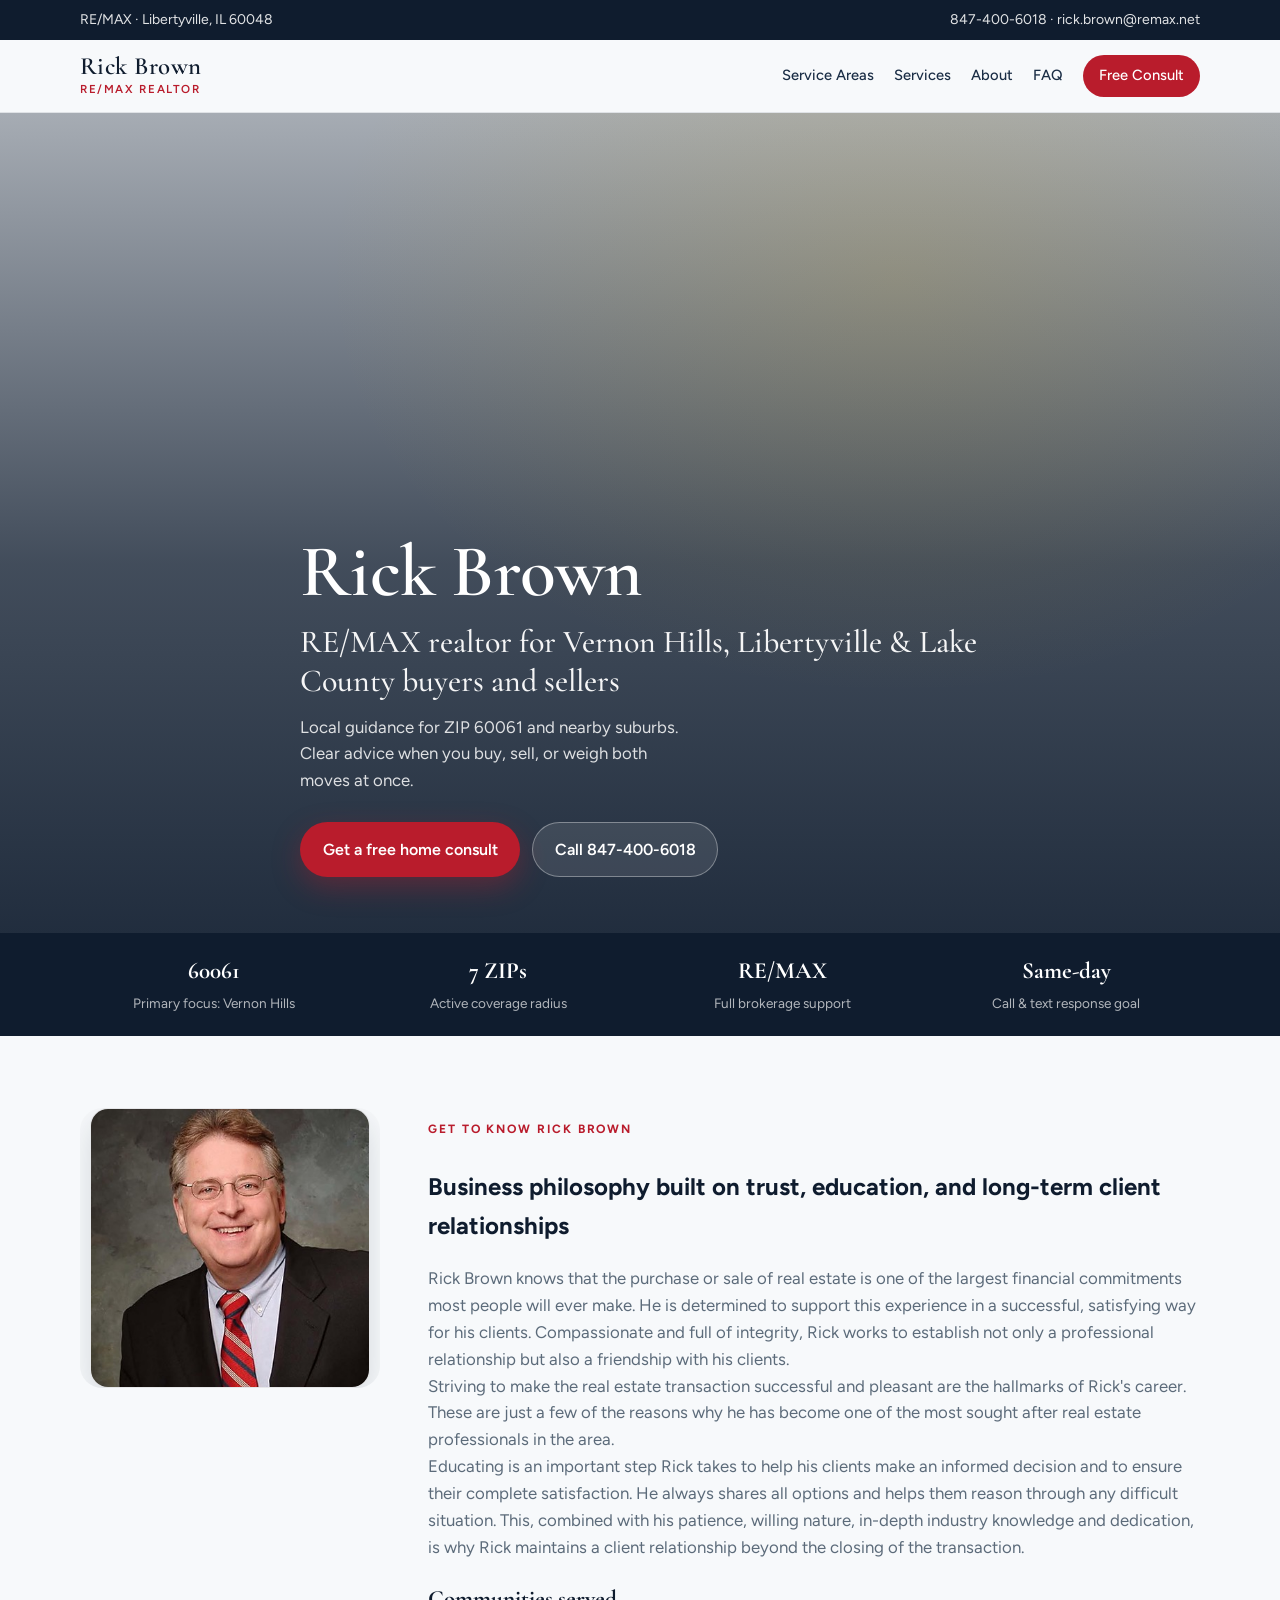
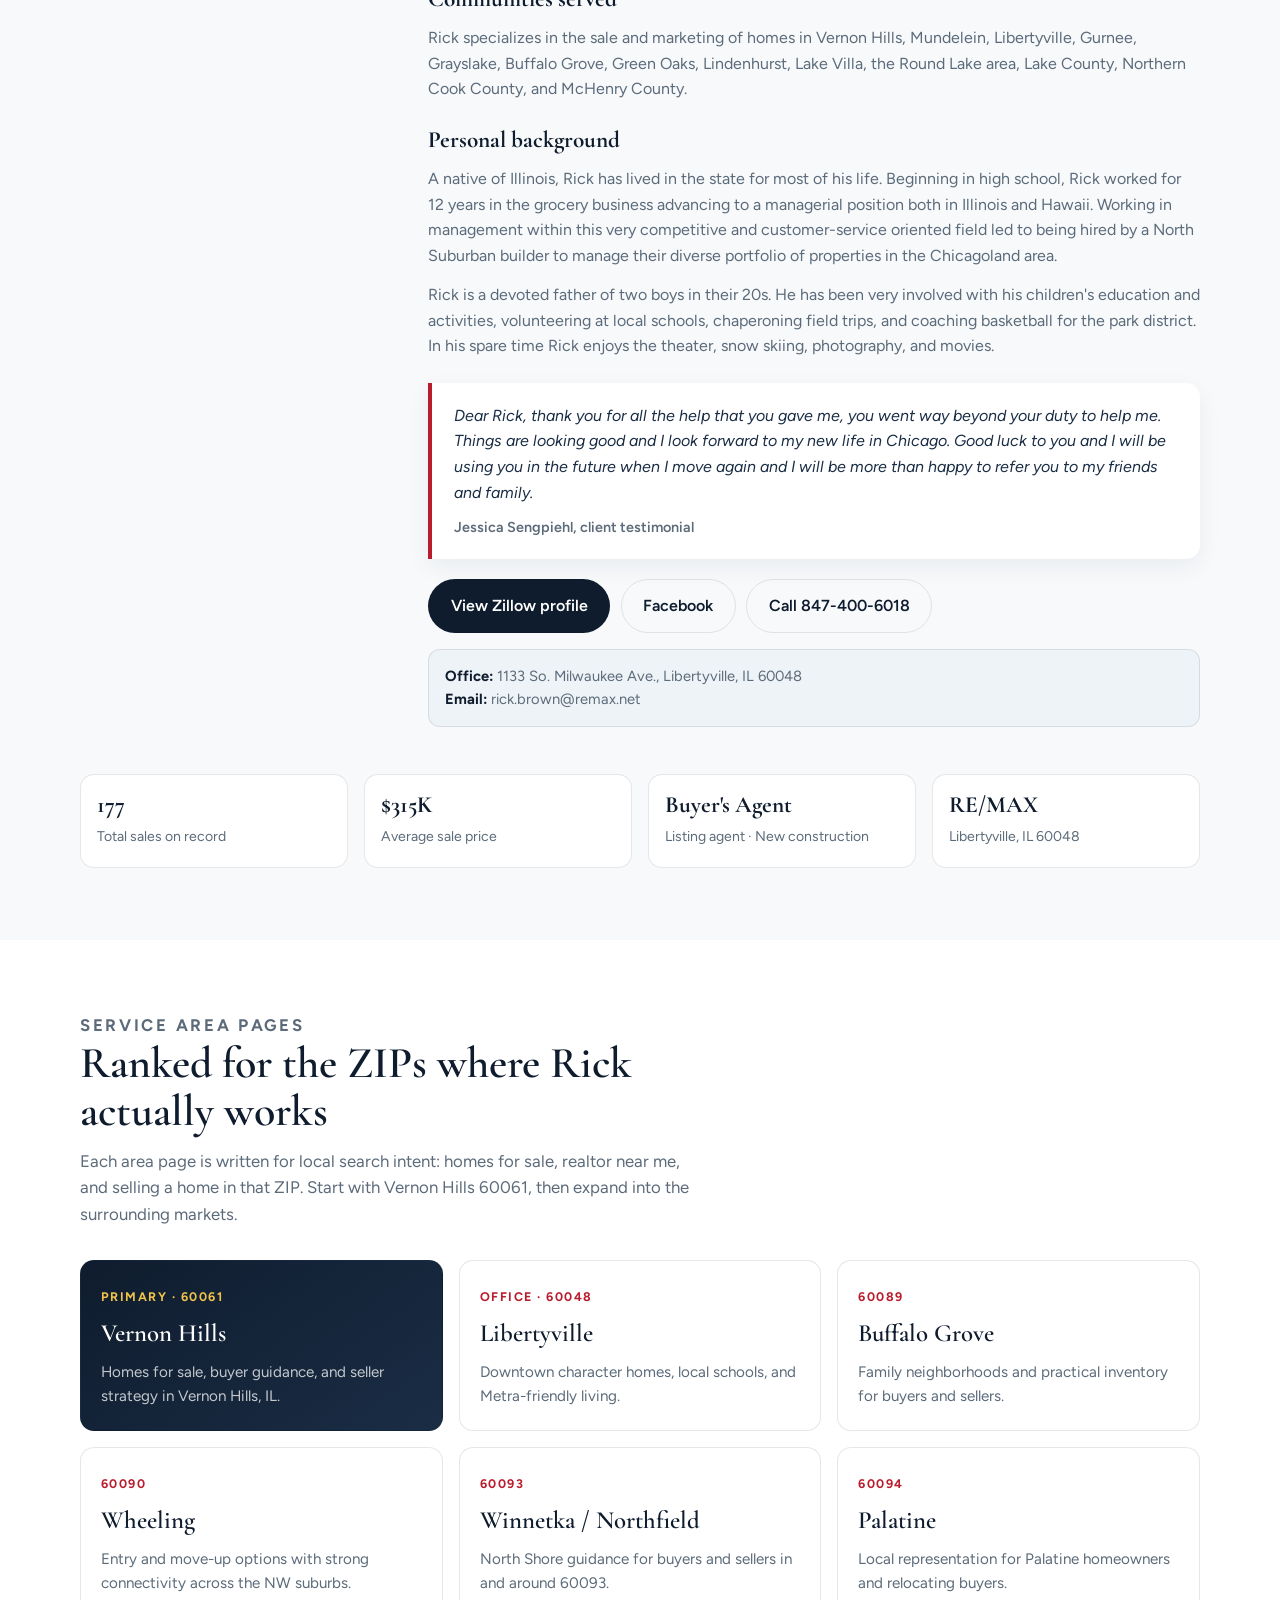
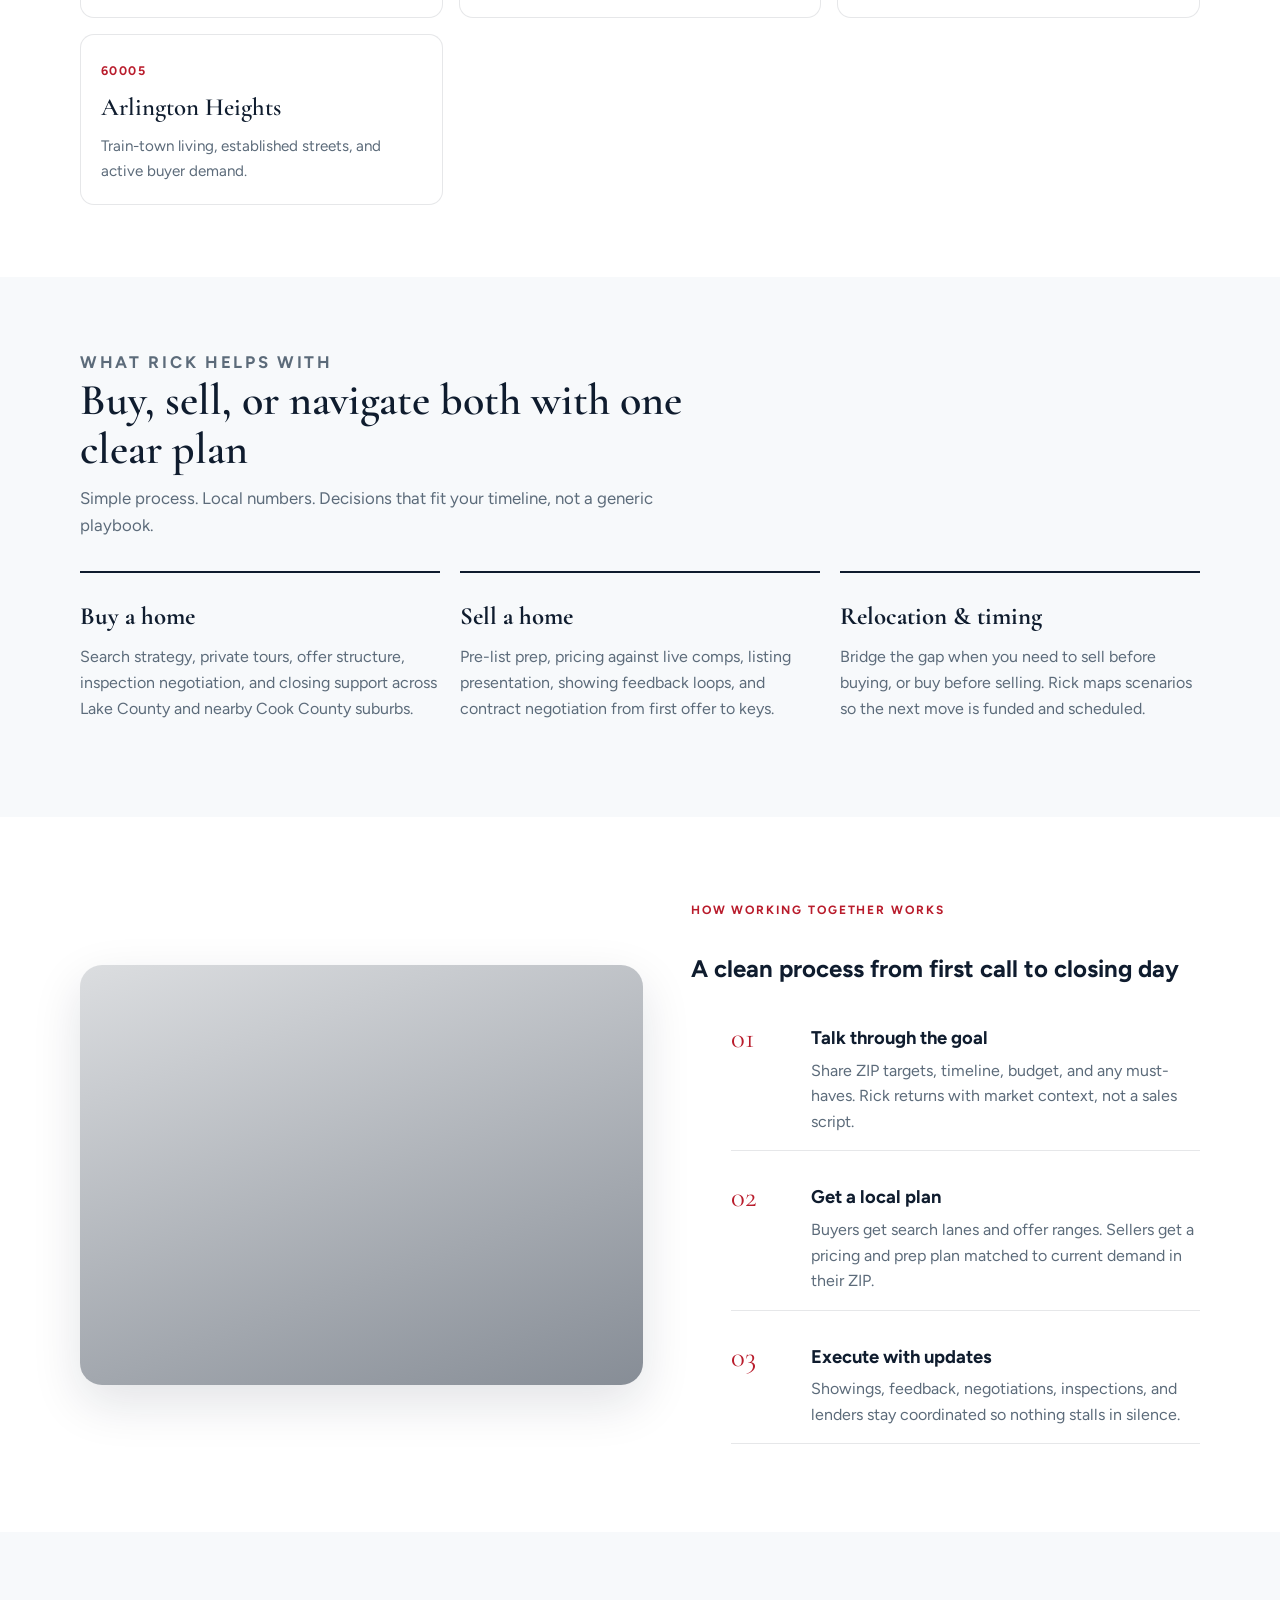
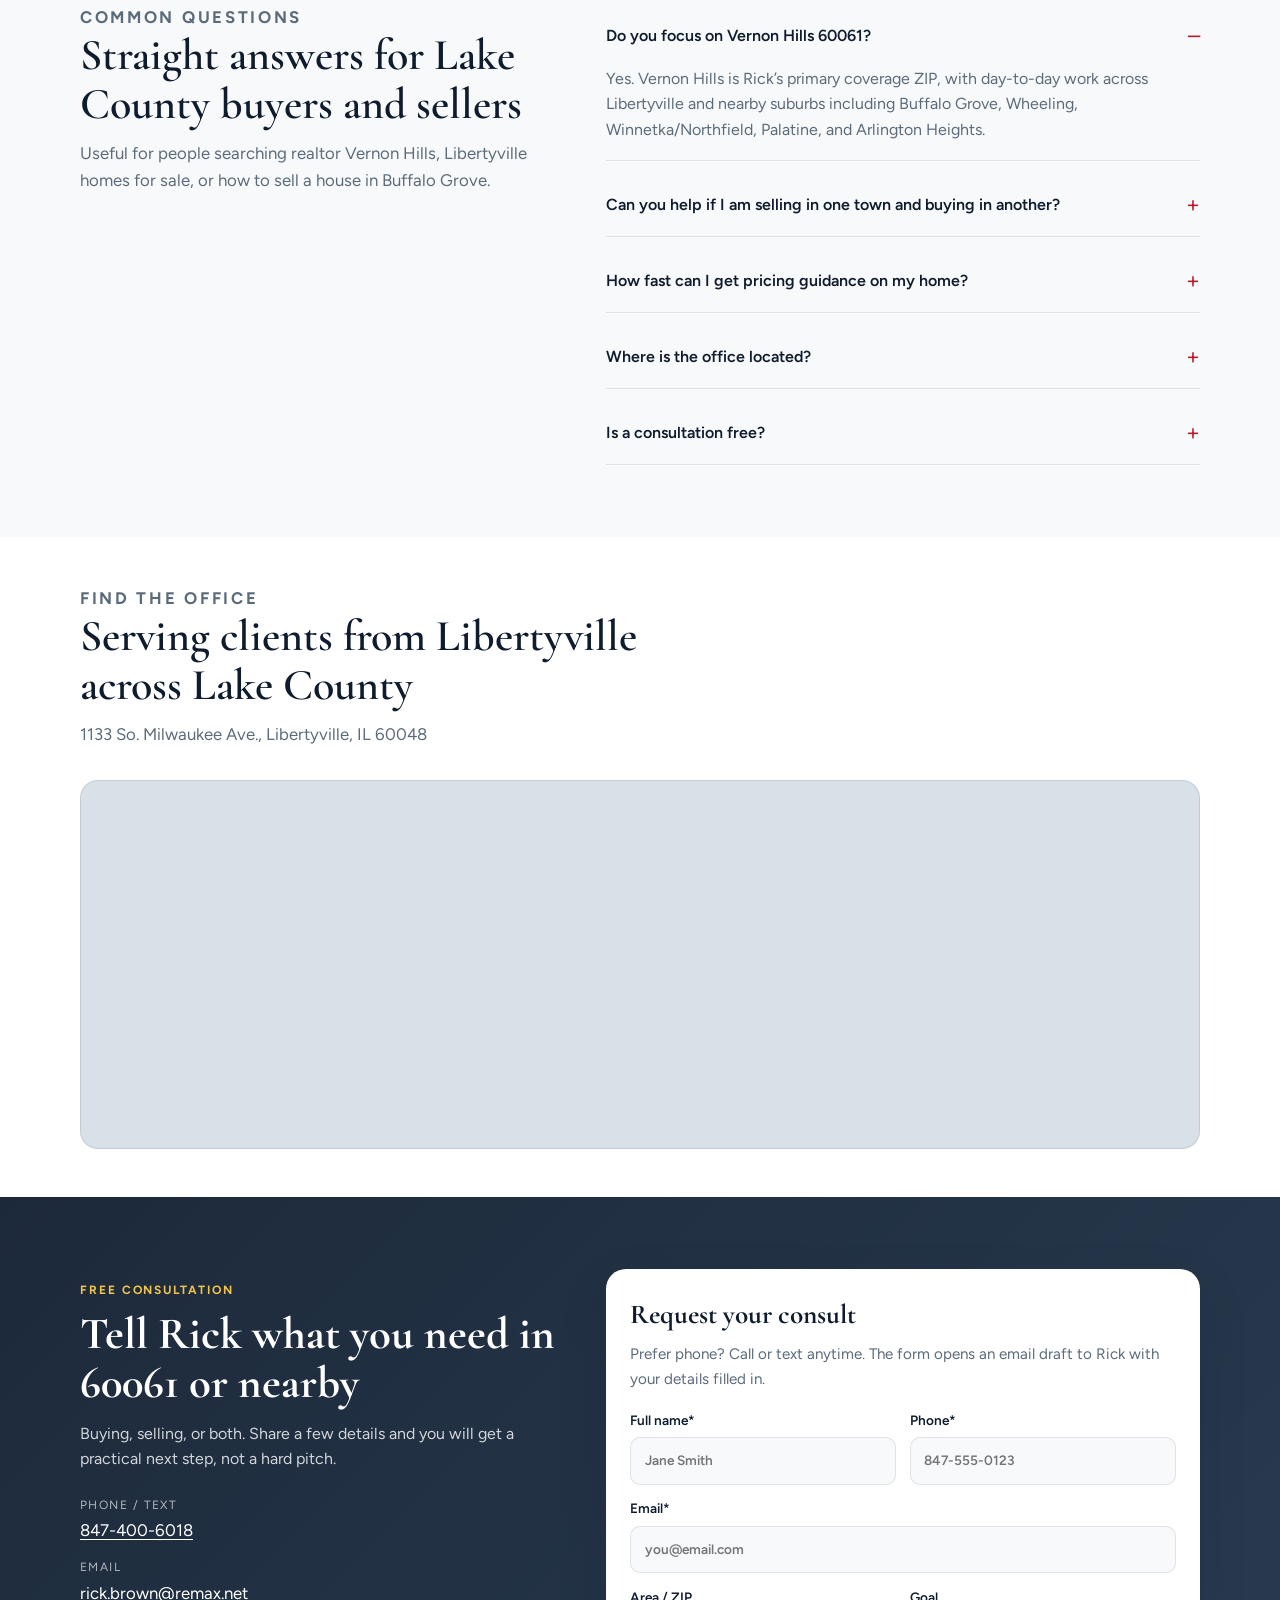
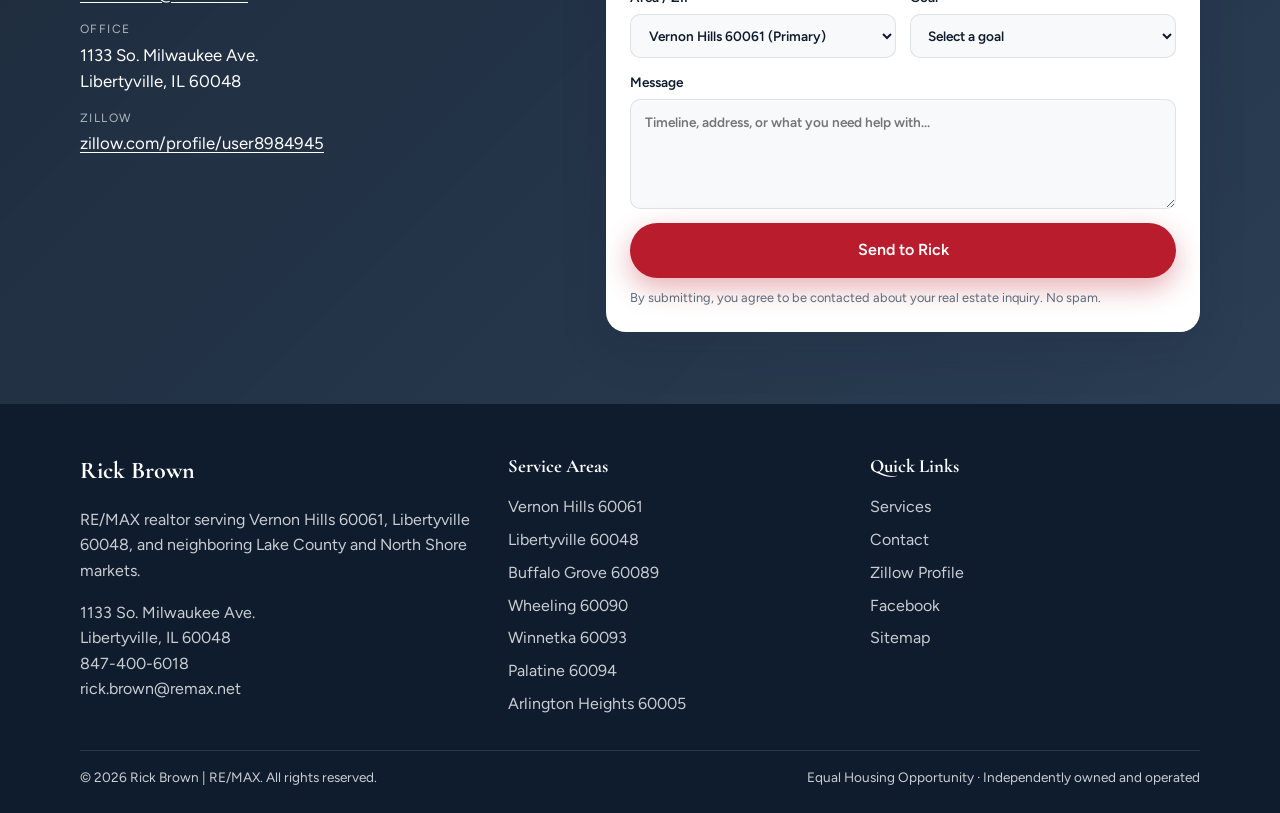
==== commit b20bebef: "Align site with RE/MAX branding and user-provided content. Restore RE/MAX contact info, services, an" ====
--- a/index.html
+++ b/index.html
@@ -3,8 +3,8 @@
 <head>
   <meta charset="UTF-8">
   <meta name="viewport" content="width=device-width, initial-scale=1">
-  <title>Rick Brown | Coldwell Banker Realtor in Libertyville & Vernon Hills IL</title>
-  <meta name="description" content="Rick Brown, Coldwell Banker realtor in Libertyville IL. 177 total sales, $225K-$407K range, buyer's agent, listing agent & new construction. Call 847-400-6018.">
+  <title>Rick Brown | RE/MAX Realtor in Vernon Hills, Libertyville & Lake County IL</title>
+  <meta name="description" content="Work with Rick Brown, RE/MAX realtor serving Vernon Hills 60061, Libertyville 60048, Buffalo Grove, Wheeling, Winnetka, Palatine & Arlington Heights. Call 847-400-6018.">
   <meta name="robots" content="index, follow, max-image-preview:large, max-snippet:-1, max-video-preview:-1">
   <meta name="geo.region" content="US-IL">
   <meta name="geo.placename" content="Libertyville, Illinois">
@@ -15,15 +15,15 @@
 
   <meta property="og:type" content="website">
   <meta property="og:locale" content="en_US">
-  <meta property="og:site_name" content="Rick Brown | Coldwell Banker">
-  <meta property="og:title" content="Rick Brown | Coldwell Banker Realtor in Libertyville & Vernon Hills IL">
-  <meta property="og:description" content="177 total sales across Lake County. Buyer's agent, listing agent, and new construction specialist based in Libertyville, IL.">
+  <meta property="og:site_name" content="Rick Brown | RE/MAX">
+  <meta property="og:title" content="Rick Brown | RE/MAX Realtor in Vernon Hills & Libertyville IL">
+  <meta property="og:description" content="Local RE/MAX realtor helping buyers and sellers across Lake County ZIP codes 60061, 60048, 60089, 60090, 60093, 60094, and 60005.">
   <meta property="og:url" content="https://rickbrownhomes.com/">
   <meta property="og:image" content="https://rickbrownhomes.com/images/rick-brown-720.jpg">
 
   <meta name="twitter:card" content="summary_large_image">
-  <meta name="twitter:title" content="Rick Brown | Coldwell Banker — Libertyville IL">
-  <meta name="twitter:description" content="Work with Rick Brown for buying or selling in Vernon Hills, Libertyville, and Lake County. 847-400-6018.">
+  <meta name="twitter:title" content="Rick Brown | RE/MAX Realtor — Lake County IL">
+  <meta name="twitter:description" content="Buy or sell with local market guidance in Vernon Hills, Libertyville, and nearby suburbs. Call 847-400-6018.">
 
   <link rel="preconnect" href="https://fonts.googleapis.com">
   <link rel="preconnect" href="https://fonts.gstatic.com" crossorigin>
@@ -37,13 +37,13 @@
       {
         "@type": "RealEstateAgent",
         "@id": "https://rickbrownhomes.com/#business",
-        "name": "Rick Brown | Coldwell Banker",
-        "alternateName": "Rick Brown Realtor",
+        "name": "Rick Brown | RE/MAX",
+        "alternateName": "Rick Brown Remax",
         "url": "https://rickbrownhomes.com/",
         "image": "https://rickbrownhomes.com/images/rick-brown-720.jpg",
         "telephone": "+18474006018",
-        "email": "rick.brown@cbexchange.com",
-        "priceRange": "$225000-$407000",
+        "email": "rick.brown@remax.net",
+        "priceRange": "$$",
         "address": {
           "@type": "PostalAddress",
           "streetAddress": "1133 So. Milwaukee Ave.",
@@ -90,17 +90,16 @@
         ],
         "memberOf": {
           "@type": "Organization",
-          "name": "Coldwell Banker"
+          "name": "RE/MAX"
         },
         "knowsAbout": [
-          "Buyer's agent representation",
-          "Listing agent services",
-          "New construction homes",
           "Vernon Hills real estate",
           "Libertyville homes for sale",
-          "Lake County IL real estate"
+          "Lake County IL buyer representation",
+          "Home selling strategy",
+          "Residential real estate"
         ],
-        "description": "Rick Brown is a Coldwell Banker realtor in Libertyville, IL with 177 total sales, specialties in buyer representation, listings, and new construction across Lake County."
+        "description": "Rick Brown is a RE/MAX realtor serving Vernon Hills, Libertyville, and surrounding Lake County communities from Libertyville, IL."
       },
       {
         "@type": "Person",
@@ -109,14 +108,14 @@
         "jobTitle": "Real Estate Agent",
         "image": "https://rickbrownhomes.com/images/rick-brown-720.jpg",
         "telephone": "+18474006018",
-        "email": "rick.brown@cbexchange.com",
+        "email": "rick.brown@remax.net",
         "worksFor": {"@id": "https://rickbrownhomes.com/#business"},
         "url": "https://rickbrownhomes.com/",
         "sameAs": [
           "https://www.zillow.com/profile/user8984945",
           "https://www.facebook.com/rick.brown.925602"
         ],
-        "description": "Coldwell Banker realtor specializing in buyer representation, listings, and new construction across Vernon Hills, Libertyville, and Lake County, Illinois.",
+        "description": "RE/MAX realtor helping buyers and sellers across Vernon Hills, Libertyville, and Lake County, Illinois.",
         "address": {
           "@type": "PostalAddress",
           "streetAddress": "1133 So. Milwaukee Ave.",
@@ -130,7 +129,7 @@
         "@type": "WebSite",
         "@id": "https://rickbrownhomes.com/#website",
         "url": "https://rickbrownhomes.com/",
-        "name": "Rick Brown | Coldwell Banker",
+        "name": "Rick Brown | RE/MAX",
         "publisher": {"@id": "https://rickbrownhomes.com/#business"},
         "inLanguage": "en-US"
       },
@@ -138,10 +137,10 @@
         "@type": "WebPage",
         "@id": "https://rickbrownhomes.com/#webpage",
         "url": "https://rickbrownhomes.com/",
-        "name": "Rick Brown | Coldwell Banker Realtor in Libertyville & Vernon Hills IL",
+        "name": "Rick Brown | RE/MAX Realtor in Vernon Hills, Libertyville & Lake County IL",
         "isPartOf": {"@id": "https://rickbrownhomes.com/#website"},
         "about": {"@id": "https://rickbrownhomes.com/#business"},
-        "description": "Coldwell Banker realtor helping buyers and sellers in Vernon Hills, Libertyville, and surrounding Lake County communities.",
+        "description": "Local RE/MAX realtor helping buyers and sellers in Vernon Hills, Libertyville, and surrounding Lake County and North Shore ZIP codes.",
         "inLanguage": "en-US"
       },
       {
@@ -176,27 +175,26 @@
 
   <div class="topbar">
     <div class="container">
-      <span>Coldwell Banker · Libertyville, IL 60048</span>
+      <span>RE/MAX · Libertyville, IL 60048</span>
       <span>
         <a href="tel:+18474006018">847-400-6018</a>
         ·
-        <a href="mailto:rick.brown@cbexchange.com">rick.brown@cbexchange.com</a>
+        <a href="mailto:rick.brown@remax.net">rick.brown@remax.net</a>
       </span>
     </div>
   </div>
 
   <header class="site-header">
     <div class="container">
-      <a class="brand" href="/" aria-label="Rick Brown Coldwell Banker home">
+      <a class="brand" href="/" aria-label="Rick Brown RE/MAX home">
         <span class="brand-name">Rick Brown</span>
-        <span class="brand-tag">Coldwell Banker</span>
+        <span class="brand-tag">RE/MAX Realtor</span>
       </a>
       <button class="nav-toggle" type="button" aria-label="Open menu" aria-expanded="false">☰</button>
       <nav class="nav" aria-label="Primary">
         <a href="#areas">Service Areas</a>
         <a href="#services">Services</a>
         <a href="#about">About</a>
-        <a href="#sales">Sales</a>
         <a href="#faq">FAQ</a>
         <a class="nav-cta" href="#contact">Free Consult</a>
       </nav>
@@ -207,8 +205,8 @@
     <section class="hero" aria-label="Hero">
       <div class="container hero-inner">
         <p class="hero-brand">Rick Brown</p>
-        <h1>Coldwell Banker realtor for Vernon Hills, Libertyville &amp; Lake County buyers and sellers</h1>
-        <p class="hero-lead">177 total sales across the northwest suburbs. Clear guidance when you buy, sell, or weigh both moves at once.</p>
+        <h1>RE/MAX realtor for Vernon Hills, Libertyville &amp; Lake County buyers and sellers</h1>
+        <p class="hero-lead">Local guidance for ZIP 60061 and nearby suburbs. Clear advice when you buy, sell, or weigh both moves at once.</p>
         <div class="hero-actions">
           <a class="btn btn-primary" href="#contact">Get a free home consult</a>
           <a class="btn btn-ghost" href="tel:+18474006018">Call 847-400-6018</a>
@@ -219,10 +217,10 @@
     <div class="trust">
       <div class="container">
         <ul class="trust-list">
-          <li><strong>177</strong><span>Total sales</span></li>
-          <li><strong>$315K</strong><span>Average sale price</span></li>
-          <li><strong>$225K–$407K</strong><span>Typical price range</span></li>
           <li><strong>60061</strong><span>Primary focus: Vernon Hills</span></li>
+          <li><strong>7 ZIPs</strong><span>Active coverage radius</span></li>
+          <li><strong>RE/MAX</strong><span>Full brokerage support</span></li>
+          <li><strong>Same-day</strong><span>Call &amp; text response goal</span></li>
         </ul>
       </div>
     </div>
@@ -235,7 +233,7 @@
             src="images/rick-brown-600.jpg"
             srcset="images/rick-brown-400.jpg 400w, images/rick-brown-600.jpg 600w, images/rick-brown-720.jpg 720w"
             sizes="280px"
-            alt="Rick Brown, Coldwell Banker realtor in Libertyville, Illinois"
+            alt="Rick Brown, RE/MAX realtor in Libertyville, Illinois"
             width="280"
             height="280"
             loading="eager"
@@ -272,7 +270,7 @@
 
           <p class="office-note">
             <strong>Office:</strong> 1133 So. Milwaukee Ave., Libertyville, IL 60048<br>
-            <strong>Email:</strong> rick.brown@cbexchange.com
+            <strong>Email:</strong> rick.brown@remax.net
           </p>
         </div>
       </div>
@@ -292,57 +290,9 @@
             <span>Listing agent · New construction</span>
           </div>
           <div class="credential">
-            <strong>Coldwell Banker</strong>
+            <strong>RE/MAX</strong>
             <span>Libertyville, IL 60048</span>
           </div>
-        </div>
-      </div>
-    </section>
-
-    <section class="section" id="sales" style="background:#fff">
-      <div class="container">
-        <div class="section-head">
-          <p class="eyebrow">Recent sales</p>
-          <h2>Recent transactions across Lake County</h2>
-          <p>Selected closed sales from Rick Brown's Zillow profile across Vernon Hills, Grayslake, Antioch, Round Lake, and nearby communities.</p>
-        </div>
-        <div class="sales-grid">
-          <article class="sale-card">
-            <p class="price">$278,000</p>
-            <p class="meta">1 bd · 1 ba · 1,016 sqft</p>
-            <p class="address">1199 E Port Clinton Rd Unit 701, Vernon Hills, IL 60061</p>
-            <span class="role">Seller</span>
-          </article>
-          <article class="sale-card">
-            <p class="price">$356,490</p>
-            <p class="meta">3 bd · 3 ba · 2,104 sqft</p>
-            <p class="address">1558 Albany St, Grayslake, IL 60030</p>
-            <span class="role">Buyer</span>
-          </article>
-          <article class="sale-card">
-            <p class="price">$372,000</p>
-            <p class="meta">3 bd · 4 ba · 3,321 sqft</p>
-            <p class="address">1155 Edgewater Ln, Antioch, IL 60002</p>
-            <span class="role">Buyer</span>
-          </article>
-          <article class="sale-card">
-            <p class="price">$289,900</p>
-            <p class="meta">4 bd · 3 ba · 1,944 sqft</p>
-            <p class="address">2284 Masters Ln, Round Lake Beach, IL 60073</p>
-            <span class="role">Seller</span>
-          </article>
-          <article class="sale-card">
-            <p class="price">$407,000</p>
-            <p class="meta">4 bd · 3 ba · 2,462 sqft</p>
-            <p class="address">508 N Overlook Trl, Round Lake, IL 60073</p>
-            <span class="role">Buyer</span>
-          </article>
-          <article class="sale-card">
-            <p class="price">$225,000</p>
-            <p class="meta">1 bd · 1 ba · 1,017 sqft</p>
-            <p class="address">1301 N Western Ave Unit 332, Lake Forest, IL 60045</p>
-            <span class="role">Seller</span>
-          </article>
         </div>
       </div>
     </section>
@@ -403,16 +353,16 @@
         </div>
         <div class="service-row">
           <article class="service">
-            <h3>Buyer's agent</h3>
-            <p>Search strategy, private tours, offer structure, inspection negotiation, and closing support for buyers across Lake County and nearby suburbs.</p>
+            <h3>Buy a home</h3>
+            <p>Search strategy, private tours, offer structure, inspection negotiation, and closing support across Lake County and nearby Cook County suburbs.</p>
           </article>
           <article class="service">
-            <h3>Listing agent</h3>
+            <h3>Sell a home</h3>
             <p>Pre-list prep, pricing against live comps, listing presentation, showing feedback loops, and contract negotiation from first offer to keys.</p>
           </article>
           <article class="service">
-            <h3>New construction</h3>
-            <p>Guidance on builder contracts, upgrades, timelines, and resale value when buying or selling new construction across the northwest suburbs.</p>
+            <h3>Relocation &amp; timing</h3>
+            <p>Bridge the gap when you need to sell before buying, or buy before selling. Rick maps scenarios so the next move is funded and scheduled.</p>
           </article>
         </div>
       </div>
@@ -469,16 +419,8 @@
             <p>Call or text 847-400-6018. Rick typically starts with your ZIP, property type, and condition, then follows with comps and a recommended listing range.</p>
           </details>
           <details>
-            <summary>Where is Rick Brown's office?</summary>
-            <p>1133 So. Milwaukee Ave., Libertyville, IL 60048. Appointments are available in-office, on-site at the property, or by phone at 847-400-6018.</p>
-          </details>
-          <details>
-            <summary>What are Rick's specialties?</summary>
-            <p>Rick is a Coldwell Banker agent specializing as a buyer's agent, listing agent, and new construction representative across Lake County and nearby suburbs.</p>
-          </details>
-          <details>
-            <summary>How many homes has Rick sold?</summary>
-            <p>Rick Brown has 177 total sales on record with a typical price range of $225K to $407K and an average sale price of $315K, according to his Zillow profile.</p>
+            <summary>Where is the office located?</summary>
+            <p>1133 So. Milwaukee Ave., Libertyville, IL 60048. Appointments are available in-office, on-site at the property, or by phone.</p>
           </details>
           <details>
             <summary>Is a consultation free?</summary>
@@ -497,7 +439,7 @@
         </div>
         <div class="map-wrap">
           <iframe
-            title="Map of Rick Brown Coldwell Banker office at 1133 S Milwaukee Ave Libertyville IL"
+            title="Map of Rick Brown RE/MAX office at 1133 S Milwaukee Ave Libertyville IL"
             loading="lazy"
             referrerpolicy="no-referrer-when-downgrade"
             src="https://www.google.com/maps?q=1133+S+Milwaukee+Ave,+Libertyville,+IL+60048&output=embed">
@@ -514,24 +456,20 @@
           <p style="margin:0;color:rgba(255,255,255,.8)">Buying, selling, or both. Share a few details and you will get a practical next step, not a hard pitch.</p>
           <dl class="contact-meta">
             <div>
-              <dt>Phone</dt>
+              <dt>Phone / Text</dt>
               <dd><a href="tel:+18474006018">847-400-6018</a></dd>
             </div>
             <div>
               <dt>Email</dt>
-              <dd><a href="mailto:rick.brown@cbexchange.com">rick.brown@cbexchange.com</a></dd>
+              <dd><a href="mailto:rick.brown@remax.net">rick.brown@remax.net</a></dd>
             </div>
             <div>
               <dt>Office</dt>
-              <dd>Coldwell Banker<br>1133 So. Milwaukee Ave.<br>Libertyville, IL 60048</dd>
+              <dd>1133 So. Milwaukee Ave.<br>Libertyville, IL 60048</dd>
             </div>
             <div>
-              <dt>Profiles</dt>
-              <dd>
-                <a href="https://www.zillow.com/profile/user8984945" target="_blank" rel="noopener noreferrer">Zillow</a>
-                ·
-                <a href="https://www.facebook.com/rick.brown.925602" target="_blank" rel="noopener noreferrer">Facebook</a>
-              </dd>
+              <dt>Zillow</dt>
+              <dd><a href="https://www.zillow.com/profile/user8984945" target="_blank" rel="noopener noreferrer">zillow.com/profile/user8984945</a></dd>
             </div>
           </dl>
         </div>
@@ -597,12 +535,12 @@
     <div class="container footer-grid">
       <div>
         <h2>Rick Brown</h2>
-        <p>Coldwell Banker realtor serving Vernon Hills 60061, Libertyville 60048, and neighboring Lake County markets. 177 total sales. Buyer's agent, listing agent, and new construction.</p>
+        <p>RE/MAX realtor serving Vernon Hills 60061, Libertyville 60048, and neighboring Lake County and North Shore markets.</p>
         <p style="margin-top:1rem">
           1133 So. Milwaukee Ave.<br>
           Libertyville, IL 60048<br>
           <a href="tel:+18474006018">847-400-6018</a><br>
-          <a href="mailto:rick.brown@cbexchange.com">rick.brown@cbexchange.com</a>
+          <a href="mailto:rick.brown@remax.net">rick.brown@remax.net</a>
         </p>
       </div>
       <div>
@@ -622,7 +560,6 @@
         <ul>
           <li><a href="#services">Services</a></li>
           <li><a href="#contact">Contact</a></li>
-          <li><a href="#sales">Recent Sales</a></li>
           <li><a href="https://www.zillow.com/profile/user8984945" target="_blank" rel="noopener noreferrer">Zillow Profile</a></li>
           <li><a href="https://www.facebook.com/rick.brown.925602" target="_blank" rel="noopener noreferrer">Facebook</a></li>
           <li><a href="sitemap.xml">Sitemap</a></li>
@@ -630,7 +567,7 @@
       </div>
     </div>
     <div class="container footer-bottom">
-      <span>© <span id="year">2026</span> Rick Brown | Coldwell Banker. All rights reserved.</span>
+      <span>© <span id="year">2026</span> Rick Brown | RE/MAX. All rights reserved.</span>
       <span>Equal Housing Opportunity · Independently owned and operated</span>
     </div>
   </footer>
--- a/css/styles.css
+++ b/css/styles.css
@@ -1,4 +1,4 @@
-/* Rick Brown | Coldwell Banker — Local SEO landing styles */
+/* Rick Brown | RE/MAX — Local SEO landing styles */
 :root {
   --ink: #0f1c2e;
   --ink-soft: #1a2d45;
